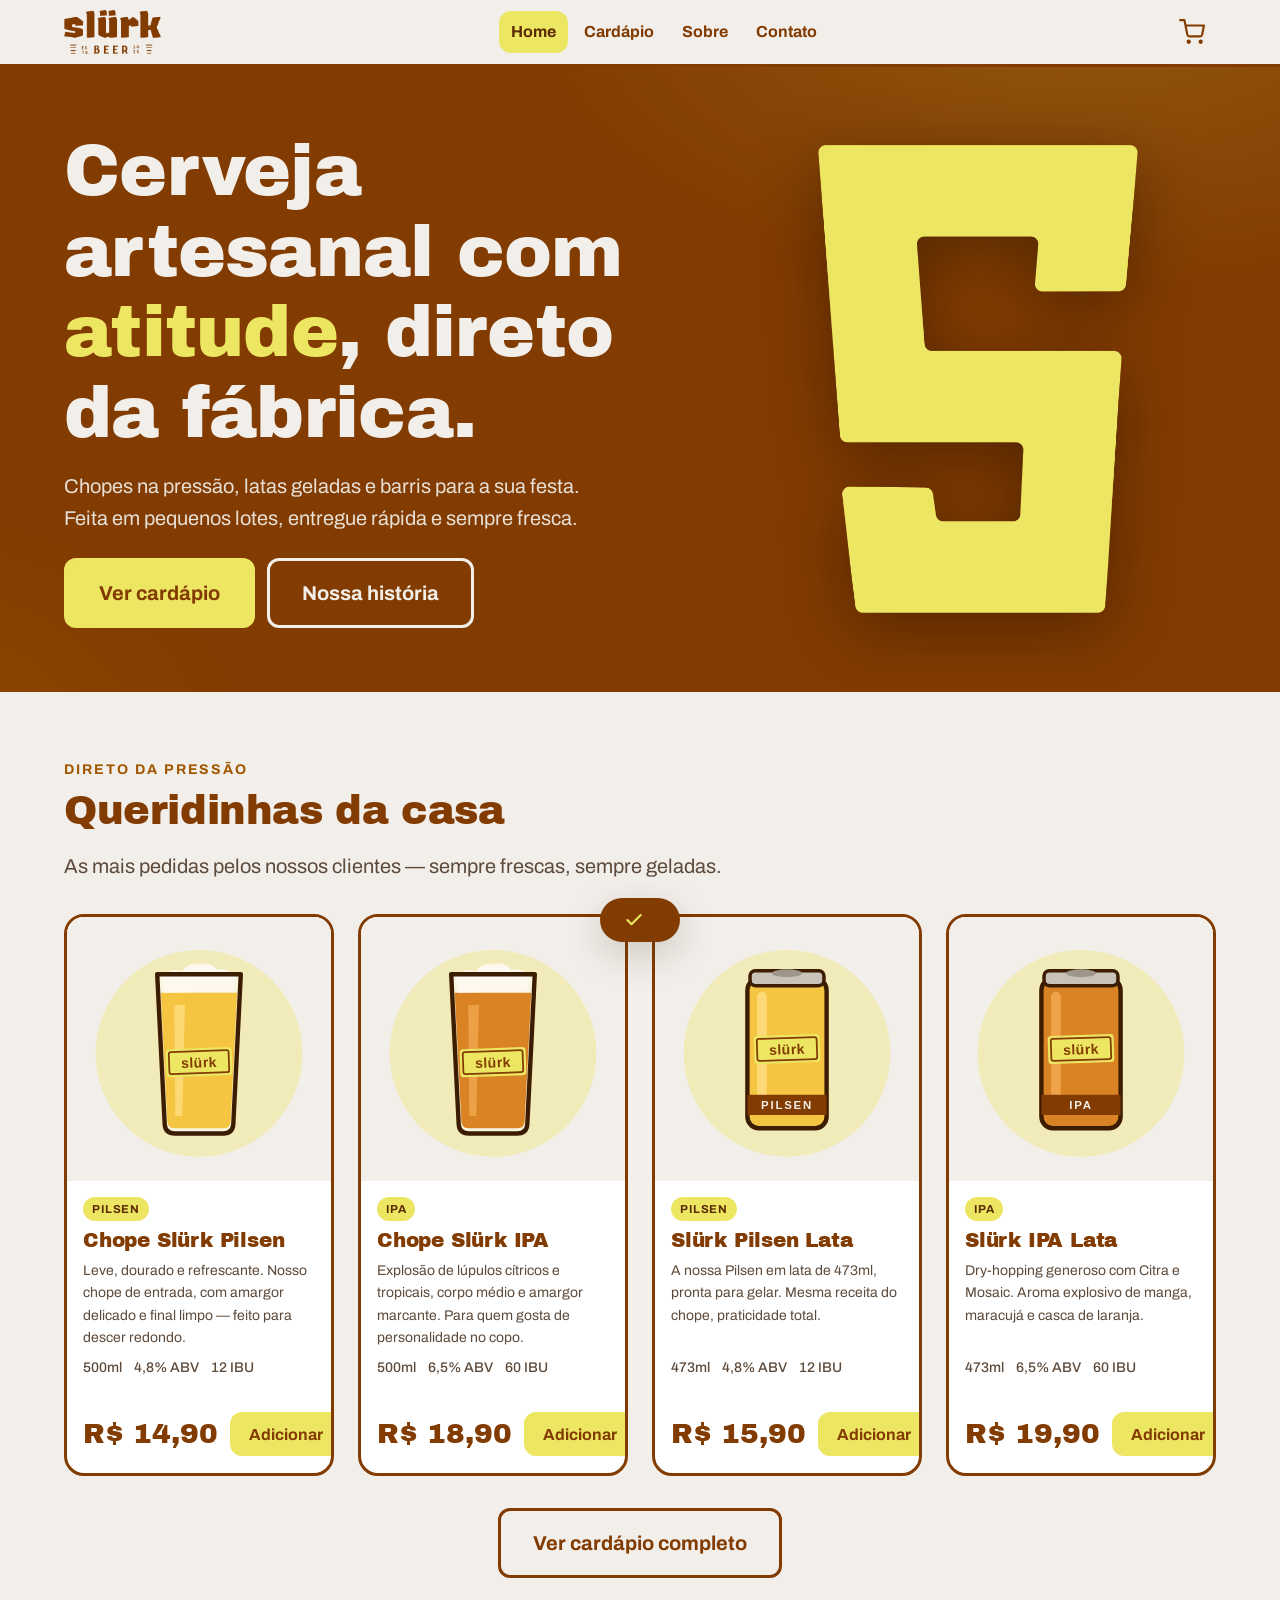
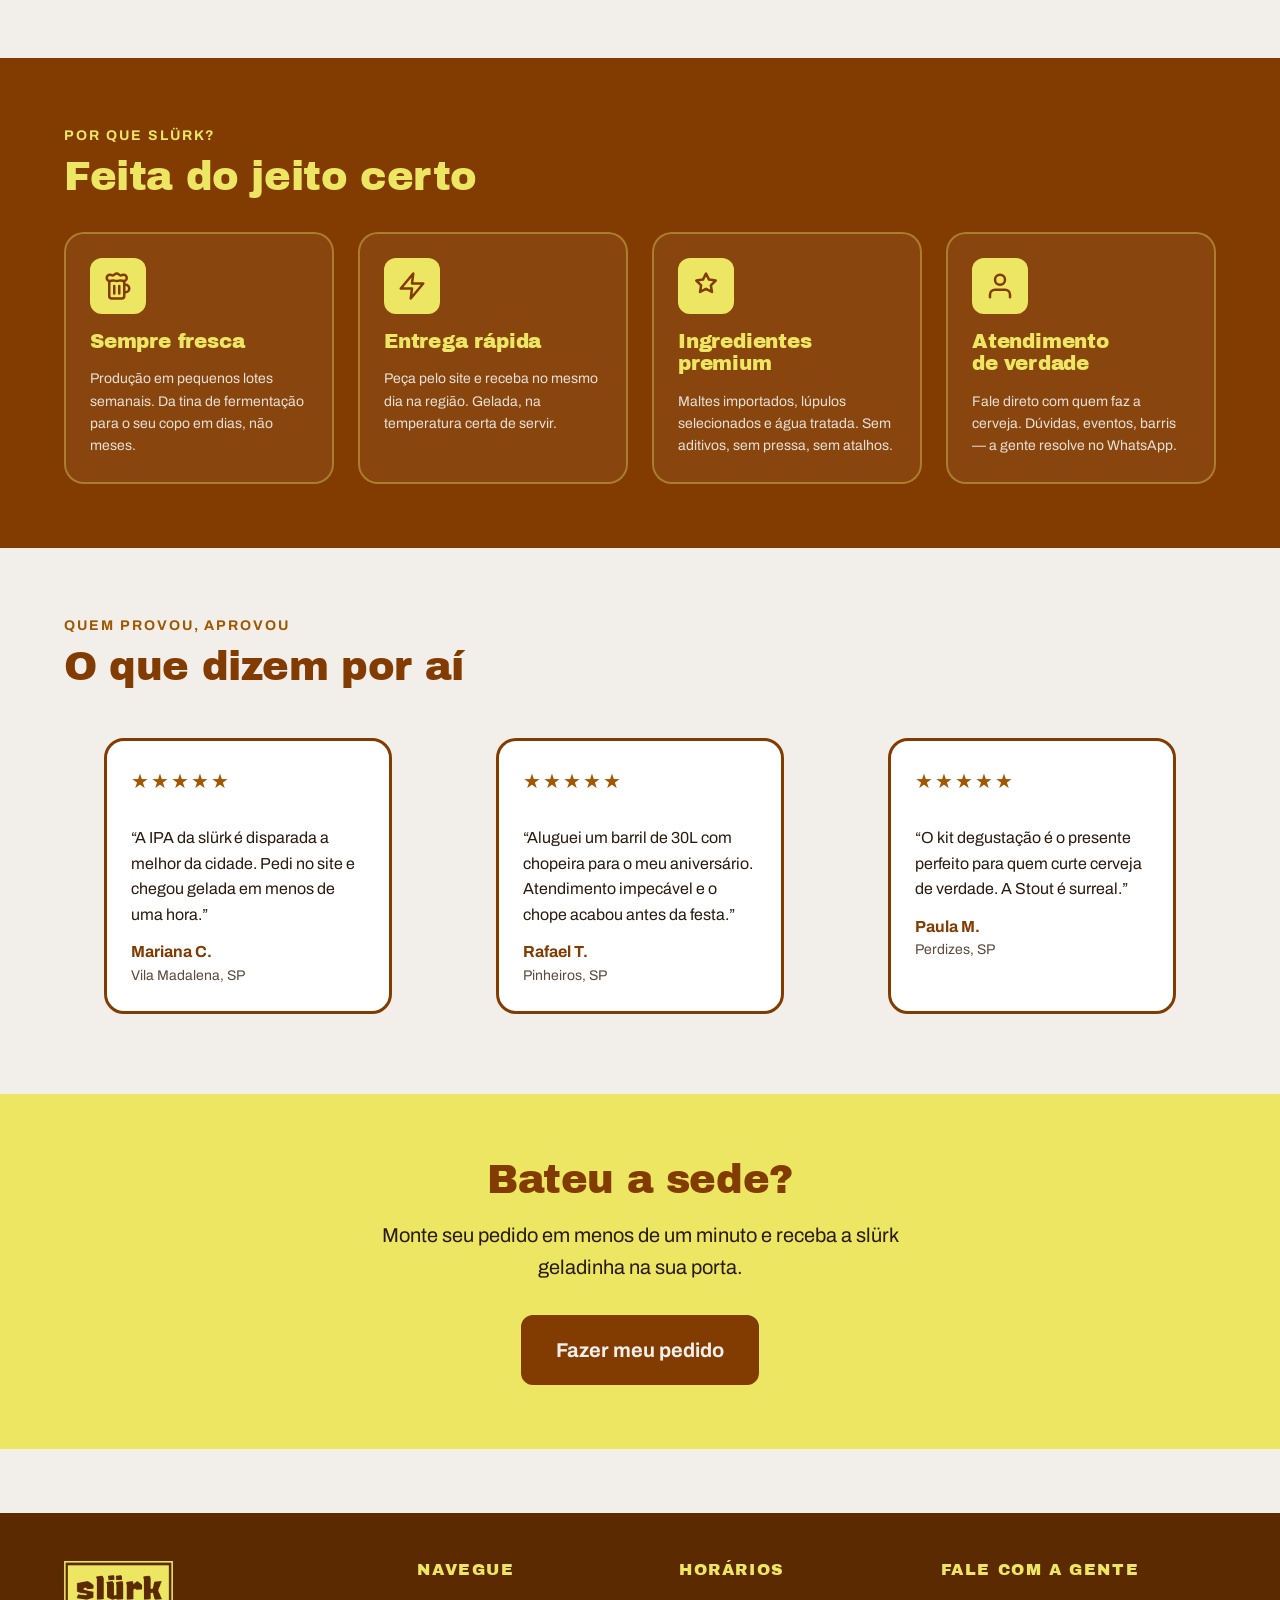
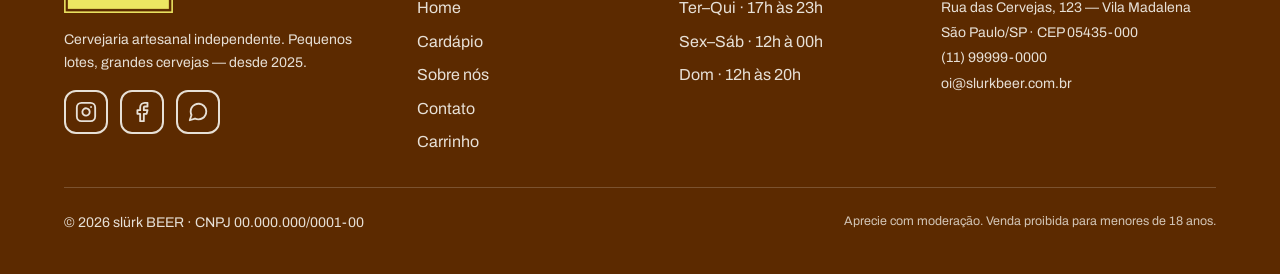
==== index.html @ 6c08ee21 "Add beer-fill loading screen on first visit Loading overlay with the brand S symbol filling up with " ====
<!DOCTYPE html>
<html lang="pt-BR">
<head>
  <meta charset="UTF-8">
  <meta name="viewport" content="width=device-width, initial-scale=1">
  <title>slürk BEER — Cervejaria Artesanal | Chopes e Cervejas Direto da Fábrica</title>
  <meta name="description" content="Cervejaria artesanal slürk: chopes, cervejas em lata, growlers e barris direto da fábrica para a sua casa. Peça online e receba gelada. ESTD 2025.">
  <link rel="canonical" href="https://slurkbeer.com.br/">

  <meta property="og:type" content="website">
  <meta property="og:site_name" content="slürk BEER">
  <meta property="og:title" content="slürk BEER — Cervejaria Artesanal">
  <meta property="og:description" content="Chopes e cervejas artesanais direto da fábrica para a sua casa. Peça online e receba gelada.">
  <meta property="og:url" content="https://slurkbeer.com.br/">
  <meta property="og:image" content="https://slurkbeer.com.br/assets/img/logo-badge.png">
  <meta property="og:locale" content="pt_BR">
  <meta name="twitter:card" content="summary_large_image">

  <meta name="theme-color" content="#823B00">
  <link rel="icon" href="assets/img/favicon-32.png" type="image/png">
  <link rel="apple-touch-icon" href="assets/img/apple-touch-icon.png">
  <link rel="manifest" href="site.webmanifest">

  <link rel="preload" href="assets/fonts/archivo-black-latin.woff2" as="font" type="font/woff2" crossorigin>
  <link rel="preload" href="assets/fonts/archivo-var-latin.woff2" as="font" type="font/woff2" crossorigin>
  <link rel="stylesheet" href="assets/css/main.css">

  <script type="application/ld+json">
  {
    "@context": "https://schema.org",
    "@type": "Brewery",
    "name": "slürk BEER",
    "description": "Cervejaria artesanal com chopes, cervejas em lata, growlers e barris direto da fábrica.",
    "url": "https://slurkbeer.com.br/",
    "logo": "https://slurkbeer.com.br/assets/img/logo-full.png",
    "image": "https://slurkbeer.com.br/assets/img/logo-badge.png",
    "foundingDate": "2025",
    "servesCuisine": "Cervejas artesanais",
    "priceRange": "$$",
    "telephone": "+55-11-99999-0000",
    "address": {
      "@type": "PostalAddress",
      "streetAddress": "Rua das Cervejas, 123 — Vila Madalena",
      "addressLocality": "São Paulo",
      "addressRegion": "SP",
      "postalCode": "05435-000",
      "addressCountry": "BR"
    },
    "openingHoursSpecification": [
      { "@type": "OpeningHoursSpecification", "dayOfWeek": ["Tuesday","Wednesday","Thursday"], "opens": "17:00", "closes": "23:00" },
      { "@type": "OpeningHoursSpecification", "dayOfWeek": ["Friday","Saturday"], "opens": "12:00", "closes": "00:00" },
      { "@type": "OpeningHoursSpecification", "dayOfWeek": "Sunday", "opens": "12:00", "closes": "20:00" }
    ],
    "sameAs": [
      "https://instagram.com/slurkbeer",
      "https://facebook.com/slurkbeer"
    ]
  }
  </script>
</head>
<body>
  <div id="beer-loader" role="status" aria-label="Carregando o site da slürk">
    <div class="bl-logo">
      <div class="bl-ghost"></div>
      <div class="bl-liquid">
        <div class="bl-beer"></div>
        <svg class="bl-wave bl-wave-beer" viewBox="0 0 1200 60" preserveAspectRatio="none" aria-hidden="true"><path d="M0,35 C100,10 200,10 300,35 C400,60 500,60 600,35 C700,10 800,10 900,35 C1000,60 1100,60 1200,35 L1200,60 L0,60 Z" fill="#F7C437"></path></svg>
        <svg class="bl-wave bl-wave-foam" viewBox="0 0 1200 60" preserveAspectRatio="none" aria-hidden="true"><path d="M0,35 C100,12 200,12 300,35 C400,58 500,58 600,35 C700,12 800,12 900,35 C1000,58 1100,58 1200,35 L1200,60 L0,60 Z" fill="#FDF3D3"></path></svg>
        <span class="bl-bubble" style="left:14%; width:9px; height:9px; animation-duration:3.1s;"></span>
        <span class="bl-bubble" style="left:32%; width:6px; height:6px; animation-duration:2.4s; animation-delay:0.6s;"></span>
        <span class="bl-bubble" style="left:48%; width:11px; height:11px; animation-duration:3.6s; animation-delay:1.1s;"></span>
        <span class="bl-bubble" style="left:61%; width:7px; height:7px; animation-duration:2.8s; animation-delay:1.7s;"></span>
        <span class="bl-bubble" style="left:74%; width:10px; height:10px; animation-duration:3.3s; animation-delay:0.3s;"></span>
        <span class="bl-bubble" style="left:86%; width:6px; height:6px; animation-duration:2.2s; animation-delay:1.4s;"></span>
        <span class="bl-bubble" style="left:24%; width:5px; height:5px; animation-duration:2.9s; animation-delay:2.1s;"></span>
        <span class="bl-bubble" style="left:55%; width:5px; height:5px; animation-duration:2.5s; animation-delay:0.9s;"></span>
      </div>
    </div>
    <div class="bl-text">Carregando</div>
  </div>
  <noscript><style>#beer-loader { display: none; }</style></noscript>
  <script>
    // Beer loader: aparece na primeira visita da sessão e some quando a
    // página carrega (mínimo de 1,2s para a animação ser percebida).
    // Para exibir em toda navegação, remova o bloco do sessionStorage.
    // Para esconder manualmente (ex.: fim de um fetch): hideBeerLoader()
    (function () {
      var el = document.getElementById('beer-loader');
      var shownAt = Date.now();
      try {
        if (sessionStorage.getItem('slurk-visited')) { el.remove(); return; }
        sessionStorage.setItem('slurk-visited', '1');
      } catch (e) { /* sem storage: mostra normalmente */ }
      function hide() {
        if (!document.getElementById('beer-loader')) return;
        var wait = Math.max(0, 1200 - (Date.now() - shownAt));
        setTimeout(function () {
          el.classList.add('done');
          setTimeout(function () { el.remove(); }, 500);
        }, wait);
      }
      window.hideBeerLoader = hide;
      window.addEventListener('load', hide);
      setTimeout(hide, 6000); // trava de segurança
    })();
  </script>

  <a class="skip-link" href="#conteudo">Pular para o conteúdo</a>

  <header class="site-header">
    <div class="container site-header__inner">
      <a class="site-header__logo" href="index.html" aria-label="slürk BEER — página inicial">
        <img src="assets/img/logo-full.png" alt="slürk BEER — ESTD 2025" width="1196" height="544" fetchpriority="high">
      </a>
      <nav id="site-nav" class="site-nav" aria-label="Navegação principal">
        <ul>
          <li><a href="index.html" aria-current="page">Home</a></li>
          <li><a href="cardapio.html">Cardápio</a></li>
          <li><a href="sobre.html">Sobre</a></li>
          <li><a href="contato.html">Contato</a></li>
        </ul>
      </nav>
      <div class="header-actions">
        <a class="cart-link" href="carrinho.html" aria-label="Carrinho">
          <svg viewBox="0 0 24 24" fill="none" stroke="currentColor" stroke-width="2" stroke-linecap="round" stroke-linejoin="round" aria-hidden="true"><circle cx="9" cy="21" r="1"/><circle cx="20" cy="21" r="1"/><path d="M1 1h4l2.68 13.39a2 2 0 0 0 2 1.61h9.72a2 2 0 0 0 2-1.61L23 6H6"/></svg>
          <span class="cart-count" hidden>0</span>
        </a>
        <button class="nav-toggle" type="button" aria-expanded="false" aria-controls="site-nav" aria-label="Abrir menu">
          <svg class="icon-menu" viewBox="0 0 24 24" fill="none" stroke="currentColor" stroke-width="2.5" stroke-linecap="round" aria-hidden="true"><line x1="3" y1="6" x2="21" y2="6"/><line x1="3" y1="12" x2="21" y2="12"/><line x1="3" y1="18" x2="21" y2="18"/></svg>
          <svg class="icon-close" viewBox="0 0 24 24" fill="none" stroke="currentColor" stroke-width="2.5" stroke-linecap="round" aria-hidden="true"><line x1="5" y1="5" x2="19" y2="19"/><line x1="19" y1="5" x2="5" y2="19"/></svg>
        </button>
      </div>
    </div>
  </header>

  <main id="conteudo">
    <!-- Hero -->
    <section class="hero" aria-labelledby="hero-title">
      <div class="container hero__inner">
        <div>
          <h1 id="hero-title">Cerveja artesanal com <span class="highlight">atitude</span>, direto da fábrica.</h1>
          <p>Chopes na pressão, latas geladas e barris para a sua festa. Feita em pequenos lotes, entregue rápida e sempre fresca.</p>
          <div class="hero__cta">
            <a class="btn btn--yellow btn--lg" href="cardapio.html">Ver cardápio</a>
            <a class="btn btn--outline-light btn--lg" href="sobre.html">Nossa história</a>
          </div>
        </div>
        <div class="hero__art">
          <img src="assets/img/symbol-yellow.png" alt="" width="618" height="904" fetchpriority="high">
        </div>
      </div>
    </section>

    <!-- Destaques -->
    <section class="section" aria-labelledby="featured-title">
      <div class="container">
        <div class="section-head reveal">
          <span class="eyebrow">Direto da pressão</span>
          <h2 id="featured-title">Queridinhas da casa</h2>
          <p>As mais pedidas pelos nossos clientes — sempre frescas, sempre geladas.</p>
        </div>
        <div id="featured-grid" class="product-grid">
          <noscript><p>Ative o JavaScript para ver os produtos em destaque ou acesse o <a href="cardapio.html">cardápio completo</a>.</p></noscript>
        </div>
        <p style="text-align:center; margin-top: var(--space-8);">
          <a class="btn btn--outline btn--lg" href="cardapio.html">Ver cardápio completo</a>
        </p>
      </div>
    </section>

    <!-- Diferenciais -->
    <section class="section section--brown" aria-labelledby="features-title">
      <div class="container">
        <div class="section-head reveal">
          <span class="eyebrow">Por que slürk?</span>
          <h2 id="features-title">Feita do jeito certo</h2>
        </div>
        <div class="feature-grid">
          <article class="feature reveal">
            <span class="feature__icon" aria-hidden="true"><svg viewBox="0 0 24 24" fill="none" stroke="currentColor" stroke-width="2" stroke-linecap="round" stroke-linejoin="round"><path d="M17 11h1a3 3 0 0 1 0 6h-1"/><path d="M9 12v6"/><path d="M13 12v6"/><path d="M14 7.5c-1 0-1.44.5-3 .5s-2-.5-3-.5-1.72.5-2.5.5a2.5 2.5 0 0 1 0-5c.78 0 1.57.5 2.5.5S9.44 2 11 2s2 1.5 3 1.5 1.72-.5 2.5-.5a2.5 2.5 0 0 1 0 5c-.78 0-1.5-.5-2.5-.5Z"/><path d="M5 8v12a2 2 0 0 0 2 2h8a2 2 0 0 0 2-2V8"/></svg></span>
            <h3>Sempre fresca</h3>
            <p>Produção em pequenos lotes semanais. Da tina de fermentação para o seu copo em dias, não meses.</p>
          </article>
          <article class="feature reveal">
            <span class="feature__icon" aria-hidden="true"><svg viewBox="0 0 24 24" fill="none" stroke="currentColor" stroke-width="2" stroke-linecap="round" stroke-linejoin="round"><path d="M13 2 3 14h9l-1 8 10-12h-9l1-8z"/></svg></span>
            <h3>Entrega rápida</h3>
            <p>Peça pelo site e receba no mesmo dia na região. Gelada, na temperatura certa de servir.</p>
          </article>
          <article class="feature reveal">
            <span class="feature__icon" aria-hidden="true"><svg viewBox="0 0 24 24" fill="none" stroke="currentColor" stroke-width="2" stroke-linecap="round" stroke-linejoin="round"><path d="M12 2l2.4 4.86 5.36.78-3.88 3.78.92 5.34L12 14.24l-4.8 2.52.92-5.34L4.24 7.64l5.36-.78L12 2z"/></svg></span>
            <h3>Ingredientes premium</h3>
            <p>Maltes importados, lúpulos selecionados e água tratada. Sem aditivos, sem pressa, sem atalhos.</p>
          </article>
          <article class="feature reveal">
            <span class="feature__icon" aria-hidden="true"><svg viewBox="0 0 24 24" fill="none" stroke="currentColor" stroke-width="2" stroke-linecap="round" stroke-linejoin="round"><path d="M20 21v-2a4 4 0 0 0-4-4H8a4 4 0 0 0-4 4v2"/><circle cx="12" cy="7" r="4"/></svg></span>
            <h3>Atendimento de verdade</h3>
            <p>Fale direto com quem faz a cerveja. Dúvidas, eventos, barris — a gente resolve no WhatsApp.</p>
          </article>
        </div>
      </div>
    </section>

    <!-- Depoimentos -->
    <section class="section" aria-labelledby="reviews-title">
      <div class="container">
        <div class="section-head reveal">
          <span class="eyebrow">Quem provou, aprovou</span>
          <h2 id="reviews-title">O que dizem por aí</h2>
        </div>
        <div class="testimonial-grid">
          <figure class="testimonial reveal">
            <p class="testimonial__stars" aria-label="5 de 5 estrelas">★★★★★</p>
            <blockquote>“A IPA da slürk é disparada a melhor da cidade. Pedi no site e chegou gelada em menos de uma hora.”</blockquote>
            <figcaption>Mariana C. <span>Vila Madalena, SP</span></figcaption>
          </figure>
          <figure class="testimonial reveal">
            <p class="testimonial__stars" aria-label="5 de 5 estrelas">★★★★★</p>
            <blockquote>“Aluguei um barril de 30L com chopeira para o meu aniversário. Atendimento impecável e o chope acabou antes da festa.”</blockquote>
            <figcaption>Rafael T. <span>Pinheiros, SP</span></figcaption>
          </figure>
          <figure class="testimonial reveal">
            <p class="testimonial__stars" aria-label="5 de 5 estrelas">★★★★★</p>
            <blockquote>“O kit degustação é o presente perfeito para quem curte cerveja de verdade. A Stout é surreal.”</blockquote>
            <figcaption>Paula M. <span>Perdizes, SP</span></figcaption>
          </figure>
        </div>
      </div>
    </section>

    <!-- CTA final -->
    <section class="section section--yellow" aria-labelledby="cta-title">
      <div class="container cta-banner reveal">
        <h2 id="cta-title">Bateu a sede?</h2>
        <p>Monte seu pedido em menos de um minuto e receba a slürk geladinha na sua porta.</p>
        <a class="btn btn--lg" href="cardapio.html">Fazer meu pedido</a>
      </div>
    </section>
  </main>

  <footer class="site-footer">
    <div class="container">
      <div class="site-footer__grid">
        <div class="site-footer__brand">
          <img src="assets/img/logo-badge.png" alt="slürk" width="1380" height="656" loading="lazy">
          <p>Cervejaria artesanal independente. Pequenos lotes, grandes cervejas — desde 2025.</p>
          <div class="site-footer__social">
            <a href="https://instagram.com/slurkbeer" aria-label="Instagram da slürk" rel="noopener" target="_blank"><svg viewBox="0 0 24 24" fill="none" stroke="currentColor" stroke-width="2" stroke-linecap="round" stroke-linejoin="round" aria-hidden="true"><rect x="2" y="2" width="20" height="20" rx="5"/><path d="M16 11.37A4 4 0 1 1 12.63 8 4 4 0 0 1 16 11.37z"/><line x1="17.5" y1="6.5" x2="17.51" y2="6.5"/></svg></a>
            <a href="https://facebook.com/slurkbeer" aria-label="Facebook da slürk" rel="noopener" target="_blank"><svg viewBox="0 0 24 24" fill="none" stroke="currentColor" stroke-width="2" stroke-linecap="round" stroke-linejoin="round" aria-hidden="true"><path d="M18 2h-3a5 5 0 0 0-5 5v3H7v4h3v8h4v-8h3l1-4h-4V7a1 1 0 0 1 1-1h3z"/></svg></a>
            <a href="https://wa.me/5511999990000" aria-label="WhatsApp da slürk" rel="noopener" target="_blank"><svg viewBox="0 0 24 24" fill="none" stroke="currentColor" stroke-width="2" stroke-linecap="round" stroke-linejoin="round" aria-hidden="true"><path d="M21 11.5a8.38 8.38 0 0 1-.9 3.8 8.5 8.5 0 0 1-7.6 4.7 8.38 8.38 0 0 1-3.8-.9L3 21l1.9-5.7a8.38 8.38 0 0 1-.9-3.8 8.5 8.5 0 0 1 4.7-7.6 8.38 8.38 0 0 1 3.8-.9h.5a8.48 8.48 0 0 1 8 8v.5z"/></svg></a>
          </div>
        </div>
        <nav aria-label="Links do rodapé">
          <h2>Navegue</h2>
          <ul>
            <li><a href="index.html">Home</a></li>
            <li><a href="cardapio.html">Cardápio</a></li>
            <li><a href="sobre.html">Sobre nós</a></li>
            <li><a href="contato.html">Contato</a></li>
            <li><a href="carrinho.html">Carrinho</a></li>
          </ul>
        </nav>
        <div>
          <h2>Horários</h2>
          <ul>
            <li>Ter–Qui · 17h às 23h</li>
            <li>Sex–Sáb · 12h à 00h</li>
            <li>Dom · 12h às 20h</li>
          </ul>
        </div>
        <div>
          <h2>Fale com a gente</h2>
          <address>
            Rua das Cervejas, 123 — Vila Madalena<br>
            São Paulo/SP · CEP 05435-000<br>
            <a href="tel:+5511999990000">(11) 99999-0000</a><br>
            <a href="mailto:oi@slurkbeer.com.br">oi@slurkbeer.com.br</a>
          </address>
        </div>
      </div>
      <div class="site-footer__bottom">
        <p>© 2026 slürk BEER · CNPJ 00.000.000/0001-00</p>
        <p class="age-note">Aprecie com moderação. Venda proibida para menores de 18 anos.</p>
      </div>
    </div>
  </footer>

  <div id="toast" class="toast" role="status" aria-live="polite">
    <svg viewBox="0 0 24 24" fill="none" stroke="currentColor" stroke-width="2.5" stroke-linecap="round" stroke-linejoin="round" aria-hidden="true"><polyline points="20 6 9 17 4 12"/></svg>
    <span class="toast__msg"></span>
  </div>

  <script type="module" src="assets/js/main.js"></script>
  <script type="module" src="assets/js/pages/home.js"></script>
</body>
</html>
---- assets/css/main.css ----
/* ==========================================================================
   slürk BEER — Folha de estilos principal
   Mobile First · Design tokens extraídos da identidade visual oficial
   ========================================================================== */

/* --------------------------------------------------------------------------
   1. Fontes (self-hosted)
   -------------------------------------------------------------------------- */
@font-face {
  font-family: 'Archivo Black';
  font-style: normal;
  font-weight: 900;
  font-display: swap;
  src: url('../fonts/archivo-black-latin.woff2') format('woff2');
  unicode-range: U+0000-00FF, U+0131, U+0152-0153, U+2000-206F, U+2074, U+20AC, U+2122;
}
@font-face {
  font-family: 'Archivo Black';
  font-style: normal;
  font-weight: 900;
  font-display: swap;
  src: url('../fonts/archivo-black-latin-ext.woff2') format('woff2');
  unicode-range: U+0100-02BA, U+02BD-02C5, U+02C7-02CC, U+02CE-02D7, U+02DD-02FF, U+0304, U+0308, U+0329, U+1D00-1DBF, U+1E00-1E9F, U+1EF2-1EFF, U+2020, U+20A0-20AB, U+20AD-20C0;
}
@font-face {
  font-family: 'Archivo';
  font-style: normal;
  font-weight: 400 700;
  font-display: swap;
  src: url('../fonts/archivo-var-latin.woff2') format('woff2');
  unicode-range: U+0000-00FF, U+0131, U+0152-0153, U+2000-206F, U+2074, U+20AC, U+2122;
}
@font-face {
  font-family: 'Archivo';
  font-style: normal;
  font-weight: 400 700;
  font-display: swap;
  src: url('../fonts/archivo-var-latin-ext.woff2') format('woff2');
  unicode-range: U+0100-02BA, U+02BD-02C5, U+02C7-02CC, U+02CE-02D7, U+02DD-02FF, U+0304, U+0308, U+0329, U+1D00-1DBF, U+1E00-1E9F, U+1EF2-1EFF, U+2020, U+20A0-20AB, U+20AD-20C0;
}

/* --------------------------------------------------------------------------
   2. Design tokens
   -------------------------------------------------------------------------- */
:root {
  /* Paleta oficial slürk */
  --brown: #823B00;      /* R130 G59 B0  — cor primária */
  --amber: #A15600;      /* R161 G86 B0  — secundária   */
  --yellow: #EDE662;     /* R237 G230 B98 — destaque    */
  --cream: #F2EEE9;      /* R242 G238 B233 — fundo      */

  /* Derivadas (tons para profundidade e contraste AA/AAA) */
  --brown-dark: #5C2A00;
  --ink: #2B1A0E;
  --ink-soft: #5D4A3A;
  --yellow-soft: #F6F2B8;
  --cream-dark: #E7E0D6;
  --white: #FFFFFF;
  --success: #2E6B34;
  --danger: #9B2C13;

  /* Tipografia */
  --font-display: 'Archivo Black', 'Arial Black', sans-serif;
  --font-body: 'Archivo', 'Helvetica Neue', Arial, sans-serif;

  /* Escala fluida */
  --text-sm: 0.875rem;
  --text-base: 1rem;
  --text-lg: clamp(1.1rem, 1rem + 0.5vw, 1.25rem);
  --text-xl: clamp(1.35rem, 1.15rem + 1vw, 1.75rem);
  --text-2xl: clamp(1.75rem, 1.4rem + 1.8vw, 2.5rem);
  --text-hero: clamp(2.4rem, 1.8rem + 3.5vw, 4.5rem);

  /* Espaçamento e forma */
  --space-1: 0.25rem;
  --space-2: 0.5rem;
  --space-3: 0.75rem;
  --space-4: 1rem;
  --space-6: 1.5rem;
  --space-8: 2rem;
  --space-12: 3rem;
  --space-16: 4rem;
  --radius: 12px;
  --radius-lg: 20px;
  --shadow: 0 4px 18px rgba(43, 26, 14, 0.12);
  --shadow-lg: 0 12px 36px rgba(43, 26, 14, 0.18);

  --container: 72rem;
  --header-h: 4rem;

  --transition: 180ms ease;
}

/* --------------------------------------------------------------------------
   3. Reset e base
   -------------------------------------------------------------------------- */
*, *::before, *::after { box-sizing: border-box; }

html {
  scroll-behavior: smooth;
  -webkit-text-size-adjust: 100%;
}

body {
  margin: 0;
  font-family: var(--font-body);
  font-size: var(--text-base);
  line-height: 1.6;
  color: var(--ink);
  background: var(--cream);
  -webkit-font-smoothing: antialiased;
}

img, svg, video { max-width: 100%; height: auto; display: block; }

h1, h2, h3, h4 {
  font-family: var(--font-display);
  font-weight: 900;
  line-height: 1.12;
  margin: 0 0 var(--space-4);
  color: var(--brown);
  text-wrap: balance;
  letter-spacing: -0.01em;
}

p { margin: 0 0 var(--space-4); }

a { color: var(--amber); }
a:hover { color: var(--brown); }

button { font-family: inherit; }

:focus-visible {
  outline: 3px solid var(--amber);
  outline-offset: 3px;
  border-radius: 4px;
}

::selection { background: var(--yellow); color: var(--brown-dark); }

@media (prefers-reduced-motion: reduce) {
  html { scroll-behavior: auto; }
  *, *::before, *::after {
    animation-duration: 0.01ms !important;
    animation-iteration-count: 1 !important;
    transition-duration: 0.01ms !important;
  }
}

/* --------------------------------------------------------------------------
   4. Utilitários
   -------------------------------------------------------------------------- */
.container {
  width: min(100% - 2.5rem, var(--container));
  margin-inline: auto;
}

.visually-hidden {
  position: absolute !important;
  width: 1px; height: 1px;
  margin: -1px; padding: 0; border: 0;
  clip: rect(0 0 0 0);
  clip-path: inset(50%);
  overflow: hidden;
  white-space: nowrap;
}

.skip-link {
  position: absolute;
  top: -100%;
  left: var(--space-4);
  z-index: 200;
  padding: var(--space-3) var(--space-4);
  background: var(--brown);
  color: var(--cream);
  font-weight: 700;
  border-radius: 0 0 var(--radius) var(--radius);
  text-decoration: none;
}
.skip-link:focus { top: 0; color: var(--cream); }

.section { padding-block: var(--space-12); }
@media (min-width: 48em) { .section { padding-block: var(--space-16); } }

.section--brown { background: var(--brown); color: var(--cream); }
.section--brown h2, .section--brown h3 { color: var(--yellow); }
.section--yellow { background: var(--yellow); }
.section--yellow h2 { color: var(--brown); }

.section-head { max-width: 46rem; margin-bottom: var(--space-8); }
.section-head .eyebrow {
  display: inline-block;
  font-weight: 700;
  font-size: var(--text-sm);
  text-transform: uppercase;
  letter-spacing: 0.14em;
  color: var(--amber);
  margin-bottom: var(--space-2);
}
.section--brown .eyebrow { color: var(--yellow); }
.section-head h2 { font-size: var(--text-2xl); }
.section-head p { color: var(--ink-soft); font-size: var(--text-lg); margin-bottom: 0; }
.section--brown .section-head p { color: var(--cream-dark); }

/* Animação de entrada (aplicada via JS + IntersectionObserver) */
.reveal {
  opacity: 0;
  transform: translateY(18px);
  transition: opacity 500ms ease, transform 500ms ease;
}
.reveal.is-visible { opacity: 1; transform: none; }
@media (prefers-reduced-motion: reduce) {
  .reveal { opacity: 1; transform: none; }
}

/* --------------------------------------------------------------------------
   5. Botões
   -------------------------------------------------------------------------- */
.btn {
  display: inline-flex;
  align-items: center;
  justify-content: center;
  gap: var(--space-2);
  padding: 0.8rem 1.6rem;
  border: 3px solid var(--brown);
  border-radius: var(--radius);
  background: var(--brown);
  color: var(--cream);
  font-family: var(--font-body);
  font-size: var(--text-base);
  font-weight: 700;
  text-decoration: none;
  cursor: pointer;
  transition: transform var(--transition), background var(--transition), color var(--transition), box-shadow var(--transition);
  min-height: 48px; /* alvo de toque acessível */
}
.btn:hover { background: var(--brown-dark); border-color: var(--brown-dark); color: var(--cream); transform: translateY(-2px); box-shadow: var(--shadow); }
.btn:active { transform: translateY(0); }

.btn--yellow {
  background: var(--yellow);
  border-color: var(--yellow);
  color: var(--brown);
}
.btn--yellow:hover { background: #f0ea7e; border-color: #f0ea7e; color: var(--brown-dark); }

.btn--outline {
  background: transparent;
  color: var(--brown);
}
.btn--outline:hover { background: var(--brown); color: var(--cream); }

.btn--outline-light {
  background: transparent;
  border-color: var(--cream);
  color: var(--cream);
}
.btn--outline-light:hover { background: var(--cream); border-color: var(--cream); color: var(--brown); }

.btn--block { width: 100%; }
.btn--lg { padding: 1rem 2rem; font-size: var(--text-lg); }
.btn[disabled] { opacity: 0.55; cursor: not-allowed; transform: none; box-shadow: none; }

/* --------------------------------------------------------------------------
   6. Header e navegação
   -------------------------------------------------------------------------- */
.site-header {
  position: sticky;
  top: 0;
  z-index: 100;
  background: var(--cream);
  border-bottom: 3px solid var(--brown);
}
.site-header__inner {
  display: flex;
  align-items: center;
  justify-content: space-between;
  gap: var(--space-4);
  min-height: var(--header-h);
  padding-block: var(--space-2);
}
.site-header__logo img { height: 44px; width: auto; }

.nav-toggle {
  display: inline-flex;
  align-items: center;
  justify-content: center;
  width: 48px; height: 48px;
  border: 0;
  background: none;
  cursor: pointer;
  color: var(--brown);
}
.nav-toggle svg { width: 28px; height: 28px; }
.nav-toggle .icon-close { display: none; }
.nav-toggle[aria-expanded="true"] .icon-menu { display: none; }
.nav-toggle[aria-expanded="true"] .icon-close { display: block; }

.site-nav {
  position: fixed;
  inset: var(--header-h) 0 auto 0;
  background: var(--cream);
  border-bottom: 3px solid var(--brown);
  padding: var(--space-4) var(--space-6) var(--space-8);
  transform: translateY(-120%);
  transition: transform 260ms ease;
  visibility: hidden;
}
.site-nav.is-open { transform: translateY(0); visibility: visible; box-shadow: var(--shadow-lg); }

.site-nav ul {
  list-style: none;
  margin: 0;
  padding: 0;
  display: flex;
  flex-direction: column;
  gap: var(--space-2);
}
.site-nav a {
  display: block;
  padding: var(--space-3);
  font-weight: 700;
  font-size: var(--text-lg);
  color: var(--brown);
  text-decoration: none;
  border-radius: var(--radius);
  transition: background var(--transition);
}
.site-nav a:hover { background: var(--yellow-soft); }
.site-nav a[aria-current="page"] {
  background: var(--yellow);
  color: var(--brown-dark);
}

.header-actions { display: flex; align-items: center; gap: var(--space-1); }

.cart-link {
  position: relative;
  display: inline-flex;
  align-items: center;
  justify-content: center;
  width: 48px; height: 48px;
  color: var(--brown);
  border-radius: var(--radius);
  transition: background var(--transition);
}
.cart-link:hover { background: var(--yellow-soft); color: var(--brown-dark); }
.cart-link svg { width: 26px; height: 26px; }
.cart-count {
  position: absolute;
  top: 2px; right: 0;
  min-width: 20px; height: 20px;
  padding-inline: 5px;
  display: inline-flex;
  align-items: center;
  justify-content: center;
  background: var(--amber);
  color: var(--white);
  font-size: 0.75rem;
  font-weight: 700;
  border-radius: 999px;
}
.cart-count[hidden] { display: none; }

@media (min-width: 56em) {
  .nav-toggle { display: none; }
  .site-nav {
    position: static;
    transform: none;
    visibility: visible;
    border: 0;
    padding: 0;
    background: none;
    box-shadow: none;
  }
  .site-nav ul { flex-direction: row; gap: var(--space-1); }
  .site-nav a { font-size: var(--text-base); padding: var(--space-2) var(--space-3); }
}

/* --------------------------------------------------------------------------
   7. Hero
   -------------------------------------------------------------------------- */
.hero {
  position: relative;
  background: var(--brown);
  color: var(--cream);
  overflow: hidden;
}
.hero::before {
  content: '';
  position: absolute;
  inset: 0;
  background:
    radial-gradient(60rem 30rem at 85% -10%, rgba(237, 230, 98, 0.16), transparent 60%),
    radial-gradient(40rem 26rem at -10% 110%, rgba(161, 86, 0, 0.5), transparent 60%);
  pointer-events: none;
}
.hero__inner {
  position: relative;
  display: grid;
  gap: var(--space-8);
  padding-block: var(--space-12);
  align-items: center;
}
.hero h1 {
  font-size: var(--text-hero);
  color: var(--cream);
  margin-bottom: var(--space-4);
}
.hero h1 .highlight { color: var(--yellow); }
.hero p { font-size: var(--text-lg); color: var(--cream-dark); max-width: 34rem; }
.hero__cta { display: flex; flex-wrap: wrap; gap: var(--space-3); margin-top: var(--space-6); }
.hero__art { display: flex; justify-content: center; }
.hero__art img {
  width: min(70%, 320px);
  filter: drop-shadow(0 16px 32px rgba(0, 0, 0, 0.35));
  animation: hero-float 7s ease-in-out infinite;
}
@keyframes hero-float {
  0%, 100% { transform: translateY(0) rotate(-1.5deg); }
  50% { transform: translateY(-14px) rotate(1.5deg); }
}
@media (min-width: 48em) {
  .hero__inner { grid-template-columns: 1.15fr 0.85fr; padding-block: var(--space-16); }
}

/* --------------------------------------------------------------------------
   8. Cards de produto
   -------------------------------------------------------------------------- */
.product-grid {
  display: grid;
  gap: var(--space-6);
  grid-template-columns: repeat(auto-fill, minmax(15rem, 1fr));
}

.product-card {
  display: flex;
  flex-direction: column;
  background: var(--white);
  border: 3px solid var(--brown);
  border-radius: var(--radius-lg);
  overflow: hidden;
  transition: transform var(--transition), box-shadow var(--transition);
}
.product-card:hover { transform: translateY(-4px); box-shadow: var(--shadow-lg); }

.product-card__media { background: var(--cream); aspect-ratio: 1; }
.product-card__media img { width: 100%; height: 100%; object-fit: cover; }

.product-card__body {
  display: flex;
  flex-direction: column;
  flex: 1;
  gap: var(--space-2);
  padding: var(--space-4);
}
.product-card__tags { display: flex; flex-wrap: wrap; gap: var(--space-1); }
.tag {
  font-size: 0.72rem;
  font-weight: 700;
  text-transform: uppercase;
  letter-spacing: 0.08em;
  padding: 0.2rem 0.55rem;
  border-radius: 999px;
  background: var(--yellow);
  color: var(--brown-dark);
}
.tag--outline { background: none; border: 2px solid var(--cream-dark); color: var(--ink-soft); }

.product-card__name { font-size: var(--text-lg); margin: 0; }
.product-card__desc {
  font-size: var(--text-sm);
  color: var(--ink-soft);
  margin: 0;
  flex: 1;
}
.product-card__meta {
  display: flex;
  gap: var(--space-3);
  font-size: var(--text-sm);
  color: var(--ink-soft);
  font-weight: 500;
}
.product-card__footer {
  display: flex;
  align-items: center;
  justify-content: space-between;
  gap: var(--space-3);
  margin-top: var(--space-2);
}
.product-card__price { font-family: var(--font-display); font-size: var(--text-xl); color: var(--brown); }
.product-card__footer .btn { padding: 0.55rem 1rem; min-height: 44px; }

/* --------------------------------------------------------------------------
   9. Filtros do cardápio
   -------------------------------------------------------------------------- */
.menu-toolbar {
  display: grid;
  gap: var(--space-4);
  margin-bottom: var(--space-8);
}
.menu-toolbar__row {
  display: flex;
  flex-wrap: wrap;
  gap: var(--space-3);
  align-items: center;
}
.search-field { position: relative; flex: 1 1 16rem; }
.search-field svg {
  position: absolute;
  left: 0.9rem; top: 50%;
  transform: translateY(-50%);
  width: 20px; height: 20px;
  color: var(--ink-soft);
  pointer-events: none;
}
.search-field input {
  width: 100%;
  padding: 0.8rem 1rem 0.8rem 2.8rem;
  border: 3px solid var(--brown);
  border-radius: var(--radius);
  background: var(--white);
  font: inherit;
  color: var(--ink);
}

.chip-group {
  display: flex;
  flex-wrap: wrap;
  gap: var(--space-2);
}
.chip {
  padding: 0.5rem 1rem;
  border: 2px solid var(--brown);
  border-radius: 999px;
  background: var(--white);
  color: var(--brown);
  font-weight: 700;
  font-size: var(--text-sm);
  cursor: pointer;
  transition: background var(--transition), color var(--transition);
  min-height: 40px;
}
.chip:hover { background: var(--yellow-soft); }
.chip[aria-pressed="true"] { background: var(--brown); color: var(--cream); }

.select-field {
  display: inline-flex;
  align-items: center;
  gap: var(--space-2);
  font-weight: 500;
  font-size: var(--text-sm);
  color: var(--ink-soft);
}
.select-field select {
  padding: 0.6rem 0.9rem;
  border: 3px solid var(--brown);
  border-radius: var(--radius);
  background: var(--white);
  font: inherit;
  color: var(--ink);
  cursor: pointer;
}

.menu-empty {
  text-align: center;
  padding: var(--space-12) var(--space-4);
  color: var(--ink-soft);
}
.menu-empty strong { color: var(--brown); }

.results-count { font-size: var(--text-sm); color: var(--ink-soft); }

/* --------------------------------------------------------------------------
   10. Feature / diferenciais
   -------------------------------------------------------------------------- */
.feature-grid {
  display: grid;
  gap: var(--space-6);
  grid-template-columns: repeat(auto-fit, minmax(14rem, 1fr));
}
.feature {
  background: rgba(242, 238, 233, 0.06);
  border: 2px solid rgba(237, 230, 98, 0.35);
  border-radius: var(--radius-lg);
  padding: var(--space-6);
}
.feature__icon {
  display: inline-flex;
  align-items: center;
  justify-content: center;
  width: 56px; height: 56px;
  border-radius: var(--radius);
  background: var(--yellow);
  color: var(--brown);
  margin-bottom: var(--space-4);
}
.feature__icon svg { width: 30px; height: 30px; }
.feature h3 { font-size: var(--text-lg); color: var(--yellow); }
.feature p { color: var(--cream-dark); font-size: var(--text-sm); margin: 0; }

/* --------------------------------------------------------------------------
   11. Depoimentos
   -------------------------------------------------------------------------- */
.testimonial-grid {
  display: grid;
  gap: var(--space-6);
  grid-template-columns: repeat(auto-fit, minmax(16rem, 1fr));
}
.testimonial {
  background: var(--white);
  border: 3px solid var(--brown);
  border-radius: var(--radius-lg);
  padding: var(--space-6);
  display: flex;
  flex-direction: column;
  gap: var(--space-3);
}
.testimonial__stars { color: var(--amber); letter-spacing: 2px; font-size: var(--text-lg); }
.testimonial blockquote { margin: 0; font-size: var(--text-base); color: var(--ink); }
.testimonial figcaption { font-weight: 700; color: var(--brown); }
.testimonial figcaption span { display: block; font-weight: 400; font-size: var(--text-sm); color: var(--ink-soft); }

/* --------------------------------------------------------------------------
   12. CTA banner
   -------------------------------------------------------------------------- */
.cta-banner { text-align: center; }
.cta-banner h2 { font-size: var(--text-2xl); }
.cta-banner p { max-width: 36rem; margin-inline: auto; font-size: var(--text-lg); }
.cta-banner .btn { margin-top: var(--space-4); }

/* --------------------------------------------------------------------------
   13. Carrinho
   -------------------------------------------------------------------------- */
.cart-layout {
  display: grid;
  gap: var(--space-8);
  align-items: start;
}
@media (min-width: 56em) {
  .cart-layout { grid-template-columns: 1.6fr 1fr; }
}

.cart-items { display: grid; gap: var(--space-4); }
.cart-item {
  display: grid;
  grid-template-columns: 84px 1fr;
  gap: var(--space-4);
  background: var(--white);
  border: 3px solid var(--brown);
  border-radius: var(--radius-lg);
  padding: var(--space-4);
}
.cart-item__media {
  width: 84px; height: 84px;
  border-radius: var(--radius);
  overflow: hidden;
  background: var(--cream);
}
.cart-item__name { font-size: var(--text-base); margin: 0 0 2px; }
.cart-item__unit { font-size: var(--text-sm); color: var(--ink-soft); margin: 0; }
.cart-item__row {
  display: flex;
  align-items: center;
  justify-content: space-between;
  gap: var(--space-3);
  margin-top: var(--space-3);
  flex-wrap: wrap;
}
.cart-item__subtotal { font-family: var(--font-display); color: var(--brown); }

.qty-stepper {
  display: inline-flex;
  align-items: center;
  border: 2px solid var(--brown);
  border-radius: 999px;
  overflow: hidden;
}
.qty-stepper button {
  width: 40px; height: 40px;
  border: 0;
  background: none;
  color: var(--brown);
  font-size: 1.2rem;
  font-weight: 700;
  cursor: pointer;
  transition: background var(--transition);
}
.qty-stepper button:hover { background: var(--yellow-soft); }
.qty-stepper output {
  min-width: 2.2rem;
  text-align: center;
  font-weight: 700;
}

.link-remove {
  background: none;
  border: 0;
  color: var(--danger);
  font: inherit;
  font-size: var(--text-sm);
  font-weight: 700;
  cursor: pointer;
  text-decoration: underline;
  padding: var(--space-2);
}

.summary-card {
  background: var(--white);
  border: 3px solid var(--brown);
  border-radius: var(--radius-lg);
  padding: var(--space-6);
  position: sticky;
  top: calc(var(--header-h) + var(--space-4));
}
.summary-card h2 { font-size: var(--text-xl); }
.summary-line {
  display: flex;
  justify-content: space-between;
  gap: var(--space-3);
  padding-block: var(--space-2);
  font-size: var(--text-sm);
  color: var(--ink-soft);
}
.summary-line--total {
  border-top: 2px dashed var(--cream-dark);
  margin-top: var(--space-2);
  padding-top: var(--space-4);
  font-size: var(--text-lg);
  font-weight: 700;
  color: var(--ink);
}
.summary-line--total strong { font-family: var(--font-display); color: var(--brown); font-size: var(--text-xl); }

.cart-empty {
  text-align: center;
  padding: var(--space-12) var(--space-4);
}
.cart-empty svg { width: 72px; height: 72px; color: var(--amber); margin-inline: auto; margin-bottom: var(--space-4); }

/* --------------------------------------------------------------------------
   14. Formulários
   -------------------------------------------------------------------------- */
.form-grid { display: grid; gap: var(--space-4); }
@media (min-width: 40em) {
  .form-grid--2col { grid-template-columns: 1fr 1fr; }
  .form-grid--2col .form-field--full { grid-column: 1 / -1; }
}

.form-field { display: grid; gap: var(--space-1); }
.form-field label { font-weight: 700; font-size: var(--text-sm); color: var(--brown); }
.form-field .hint { font-size: 0.8rem; color: var(--ink-soft); }
.form-field input,
.form-field textarea,
.form-field select {
  width: 100%;
  padding: 0.8rem 1rem;
  border: 3px solid var(--brown);
  border-radius: var(--radius);
  background: var(--white);
  font: inherit;
  color: var(--ink);
}
.form-field textarea { resize: vertical; min-height: 6rem; }
.form-field .error-msg { display: none; font-size: var(--text-sm); font-weight: 700; color: var(--danger); }
.form-field.has-error input,
.form-field.has-error textarea,
.form-field.has-error select { border-color: var(--danger); }
.form-field.has-error .error-msg { display: block; }

fieldset.form-field {
  border: 3px solid var(--cream-dark);
  border-radius: var(--radius);
  padding: var(--space-4);
  margin: 0;
}
fieldset.form-field legend {
  font-weight: 700;
  font-size: var(--text-sm);
  color: var(--brown);
  padding-inline: var(--space-2);
}
.radio-option {
  display: flex;
  align-items: center;
  gap: var(--space-3);
  padding: var(--space-3);
  border: 2px solid var(--cream-dark);
  border-radius: var(--radius);
  cursor: pointer;
  transition: border-color var(--transition), background var(--transition);
}
.radio-option + .radio-option { margin-top: var(--space-2); }
.radio-option:hover { background: var(--yellow-soft); }
.radio-option:has(input:checked) { border-color: var(--brown); background: var(--yellow-soft); }
.radio-option input { width: 20px; height: 20px; accent-color: var(--brown); }
.radio-option .radio-option__label { font-weight: 700; color: var(--ink); }
.radio-option small { display: block; color: var(--ink-soft); font-weight: 400; }

/* --------------------------------------------------------------------------
   15. Página Sobre
   -------------------------------------------------------------------------- */
.split {
  display: grid;
  gap: var(--space-8);
  align-items: center;
}
@media (min-width: 48em) {
  .split { grid-template-columns: 1fr 1fr; }
  .split--reverse > :first-child { order: 2; }
}
.split__media {
  border-radius: var(--radius-lg);
  overflow: hidden;
  border: 3px solid var(--brown);
  background: var(--white);
}

.values-grid {
  display: grid;
  gap: var(--space-6);
  grid-template-columns: repeat(auto-fit, minmax(13rem, 1fr));
}
.value-card {
  background: var(--white);
  border: 3px solid var(--brown);
  border-radius: var(--radius-lg);
  padding: var(--space-6);
}
.value-card h3 { font-size: var(--text-lg); }
.value-card p { margin: 0; font-size: var(--text-sm); color: var(--ink-soft); }

.stat-strip {
  display: grid;
  grid-template-columns: repeat(auto-fit, minmax(9rem, 1fr));
  gap: var(--space-6);
  text-align: center;
}
.stat-strip strong {
  display: block;
  font-family: var(--font-display);
  font-size: var(--text-2xl);
  color: var(--yellow);
}
.stat-strip span { color: var(--cream-dark); font-size: var(--text-sm); }

/* --------------------------------------------------------------------------
   16. Página Contato
   -------------------------------------------------------------------------- */
.contact-layout {
  display: grid;
  gap: var(--space-8);
  align-items: start;
}
@media (min-width: 56em) {
  .contact-layout { grid-template-columns: 1fr 1.2fr; }
}

.contact-list { list-style: none; margin: 0; padding: 0; display: grid; gap: var(--space-3); }
.contact-list a, .contact-list .contact-static {
  display: flex;
  align-items: center;
  gap: var(--space-4);
  padding: var(--space-4);
  background: var(--white);
  border: 3px solid var(--brown);
  border-radius: var(--radius-lg);
  text-decoration: none;
  color: var(--ink);
  transition: transform var(--transition), box-shadow var(--transition);
}
.contact-list a:hover { transform: translateY(-2px); box-shadow: var(--shadow); color: var(--ink); }
.contact-list .contact-icon {
  flex-shrink: 0;
  display: inline-flex;
  align-items: center;
  justify-content: center;
  width: 48px; height: 48px;
  border-radius: var(--radius);
  background: var(--yellow);
  color: var(--brown);
}
.contact-list .contact-icon svg { width: 24px; height: 24px; }
.contact-list strong { display: block; color: var(--brown); }
.contact-list span { font-size: var(--text-sm); color: var(--ink-soft); }

.map-embed {
  border: 3px solid var(--brown);
  border-radius: var(--radius-lg);
  overflow: hidden;
}
.map-embed iframe { display: block; width: 100%; height: 320px; border: 0; }

.hours-table { width: 100%; border-collapse: collapse; }
.hours-table th, .hours-table td {
  text-align: left;
  padding: var(--space-2) var(--space-3);
  border-bottom: 1px solid var(--cream-dark);
  font-size: var(--text-sm);
}
.hours-table th { color: var(--brown); }
.hours-table tr:last-child th, .hours-table tr:last-child td { border-bottom: 0; }

/* --------------------------------------------------------------------------
   17. Toast e feedback
   -------------------------------------------------------------------------- */
.toast {
  position: fixed;
  left: 50%;
  bottom: var(--space-6);
  transform: translate(-50%, 150%);
  z-index: 150;
  display: flex;
  align-items: center;
  gap: var(--space-3);
  background: var(--brown);
  color: var(--cream);
  font-weight: 700;
  padding: var(--space-3) var(--space-6);
  border-radius: 999px;
  box-shadow: var(--shadow-lg);
  transition: transform 300ms ease;
  max-width: calc(100vw - 2rem);
}
.toast.is-visible { transform: translate(-50%, 0); }
.toast svg { width: 20px; height: 20px; color: var(--yellow); flex-shrink: 0; }

/* --------------------------------------------------------------------------
   18. Página de confirmação
   -------------------------------------------------------------------------- */
.confirm-box {
  max-width: 40rem;
  margin-inline: auto;
  text-align: center;
  padding-block: var(--space-8);
}
.confirm-box .confirm-icon {
  width: 84px; height: 84px;
  margin-inline: auto;
  margin-bottom: var(--space-6);
  display: flex;
  align-items: center;
  justify-content: center;
  background: var(--yellow);
  color: var(--brown);
  border-radius: 50%;
}
.confirm-box .confirm-icon svg { width: 44px; height: 44px; }
.order-recap {
  text-align: left;
  background: var(--white);
  border: 3px solid var(--brown);
  border-radius: var(--radius-lg);
  padding: var(--space-6);
  margin-block: var(--space-6);
}
.order-recap h2 { font-size: var(--text-lg); }
.order-recap ul { list-style: none; padding: 0; margin: 0 0 var(--space-4); }
.order-recap li {
  display: flex;
  justify-content: space-between;
  gap: var(--space-3);
  padding-block: var(--space-1);
  font-size: var(--text-sm);
}
.confirm-actions { display: flex; flex-wrap: wrap; gap: var(--space-3); justify-content: center; }

/* --------------------------------------------------------------------------
   19. Rodapé
   -------------------------------------------------------------------------- */
.site-footer {
  background: var(--brown-dark);
  color: var(--cream-dark);
  padding-block: var(--space-12) var(--space-6);
  margin-top: var(--space-16);
}
.site-footer__grid {
  display: grid;
  gap: var(--space-8);
  grid-template-columns: 1fr;
}
@media (min-width: 48em) {
  .site-footer__grid { grid-template-columns: 1.4fr 1fr 1fr 1.2fr; }
}
.site-footer__brand img { height: 52px; width: auto; margin-bottom: var(--space-4); }
.site-footer__brand p { font-size: var(--text-sm); max-width: 22rem; }
.site-footer h2 {
  font-size: var(--text-base);
  color: var(--yellow);
  text-transform: uppercase;
  letter-spacing: 0.1em;
}
.site-footer ul { list-style: none; margin: 0; padding: 0; display: grid; gap: var(--space-2); }
.site-footer a { color: var(--cream-dark); text-decoration: none; }
.site-footer a:hover { color: var(--yellow); text-decoration: underline; }
.site-footer address { font-style: normal; font-size: var(--text-sm); line-height: 1.8; }
.site-footer__social { display: flex; gap: var(--space-3); margin-top: var(--space-3); }
.site-footer__social a {
  display: inline-flex;
  align-items: center;
  justify-content: center;
  width: 44px; height: 44px;
  border: 2px solid var(--cream-dark);
  border-radius: var(--radius);
  transition: border-color var(--transition), color var(--transition);
}
.site-footer__social a:hover { border-color: var(--yellow); color: var(--yellow); text-decoration: none; }
.site-footer__social svg { width: 22px; height: 22px; }
.site-footer__bottom {
  border-top: 1px solid rgba(242, 238, 233, 0.2);
  margin-top: var(--space-8);
  padding-top: var(--space-6);
  display: flex;
  flex-wrap: wrap;
  gap: var(--space-3);
  justify-content: space-between;
  font-size: var(--text-sm);
}
.age-note { font-size: 0.78rem; opacity: 0.85; }

/* --------------------------------------------------------------------------
   20. Beer loader (tela de carregamento)
   -------------------------------------------------------------------------- */
#beer-loader {
  position: fixed;
  inset: 0;
  z-index: 9999;
  display: flex;
  flex-direction: column;
  align-items: center;
  justify-content: center;
  gap: 36px;
  background: #1C1710;
  font-family: var(--font-display);
  transition: opacity 0.5s ease;
}
#beer-loader.done { opacity: 0; pointer-events: none; }

.bl-logo {
  position: relative;
  width: min(310px, 56vw);
  aspect-ratio: 618 / 904;
  overflow: hidden;
  -webkit-mask-image: url('../img/symbol-brown.png');
  mask-image: url('../img/symbol-brown.png');
  -webkit-mask-size: contain;
  mask-size: contain;
  -webkit-mask-repeat: no-repeat;
  mask-repeat: no-repeat;
  -webkit-mask-position: center;
  mask-position: center;
}
.bl-ghost { position: absolute; inset: 0; background: rgba(237, 230, 98, 0.14); }
.bl-liquid {
  position: absolute;
  left: 0; right: 0; bottom: 0;
  height: 100%;
  animation: bl-fill 4s ease-in-out infinite;
}
.bl-beer {
  position: absolute;
  inset: 0;
  background: linear-gradient(180deg, #F7C437 0%, #EDA921 45%, #D88A12 100%);
}
.bl-wave { position: absolute; left: 0; width: 200%; }
.bl-wave-beer { top: -34px; height: 40px; animation: bl-wave 2.6s linear infinite; }
.bl-wave-foam { top: -46px; height: 44px; animation: bl-wave 3.8s linear infinite reverse; opacity: 0.95; }
.bl-bubble {
  position: absolute;
  bottom: -12px;
  border-radius: 50%;
  background: rgba(255, 245, 200, 0.7);
  animation: bl-bubble linear infinite;
}
.bl-text {
  color: var(--yellow);
  font-size: 22px;
  letter-spacing: 6px;
  text-transform: uppercase;
}
.bl-text::after {
  content: '';
  display: inline-block;
  width: 40px;
  text-align: left;
  animation: bl-dots 1.6s steps(1) infinite;
}

@keyframes bl-fill {
  0% { transform: translateY(103%); opacity: 1; }
  78% { transform: translateY(0%); opacity: 1; }
  92% { transform: translateY(0%); opacity: 1; }
  100% { transform: translateY(0%); opacity: 0; }
}
@keyframes bl-wave { from { transform: translateX(0); } to { transform: translateX(-50%); } }
@keyframes bl-bubble {
  0% { transform: translateY(0) scale(0.6); opacity: 0; }
  15% { opacity: 0.9; }
  100% { transform: translateY(-440px) scale(1.1); opacity: 0; }
}
@keyframes bl-dots {
  0%, 20% { content: ''; }
  40% { content: '.'; }
  60% { content: '..'; }
  80%, 100% { content: '...'; }
}

@media (prefers-reduced-motion: reduce) {
  .bl-liquid, .bl-wave, .bl-bubble { animation: none; }
  .bl-liquid { transform: none; }
}

/* --------------------------------------------------------------------------
   21. Página header (interno)
   -------------------------------------------------------------------------- */
.page-hero {
  background: var(--brown);
  color: var(--cream);
  padding-block: var(--space-12);
}
.page-hero h1 { color: var(--yellow); font-size: var(--text-2xl); margin-bottom: var(--space-2); }
.page-hero p { color: var(--cream-dark); max-width: 40rem; margin: 0; font-size: var(--text-lg); }
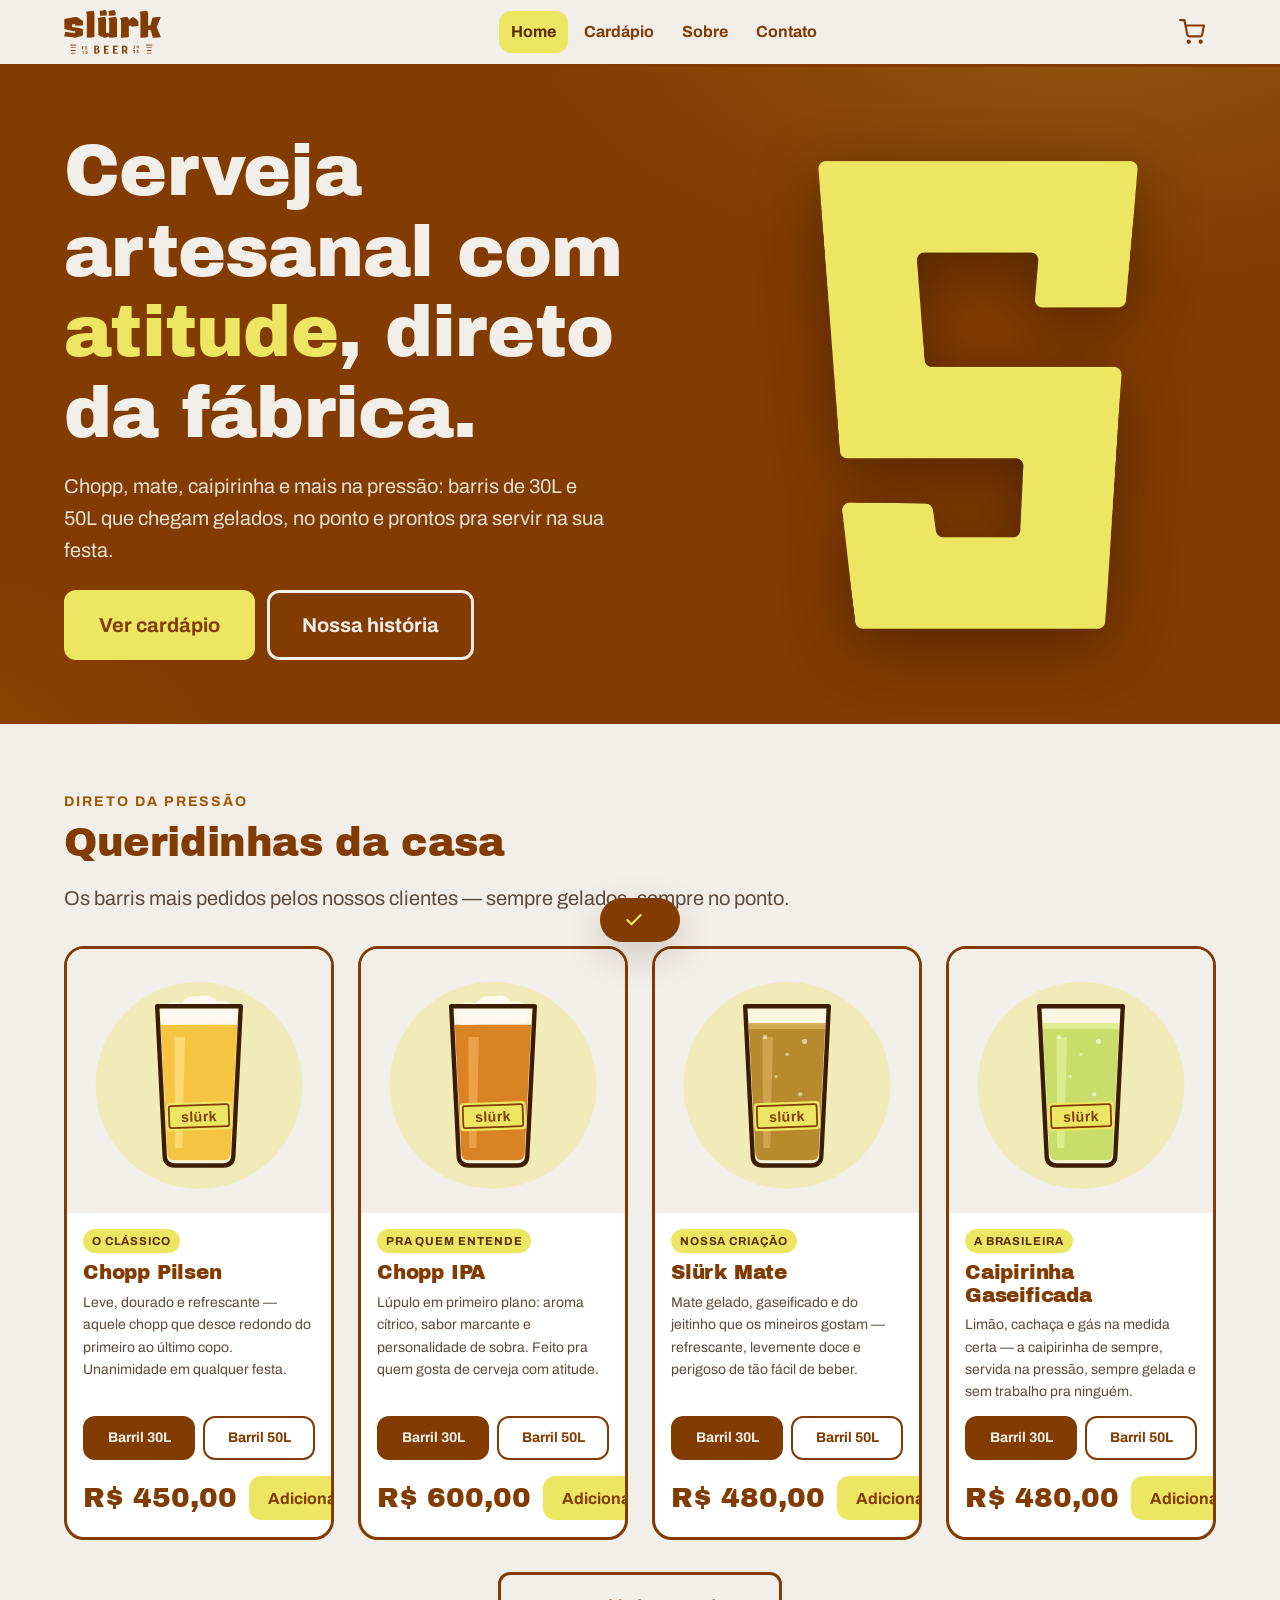
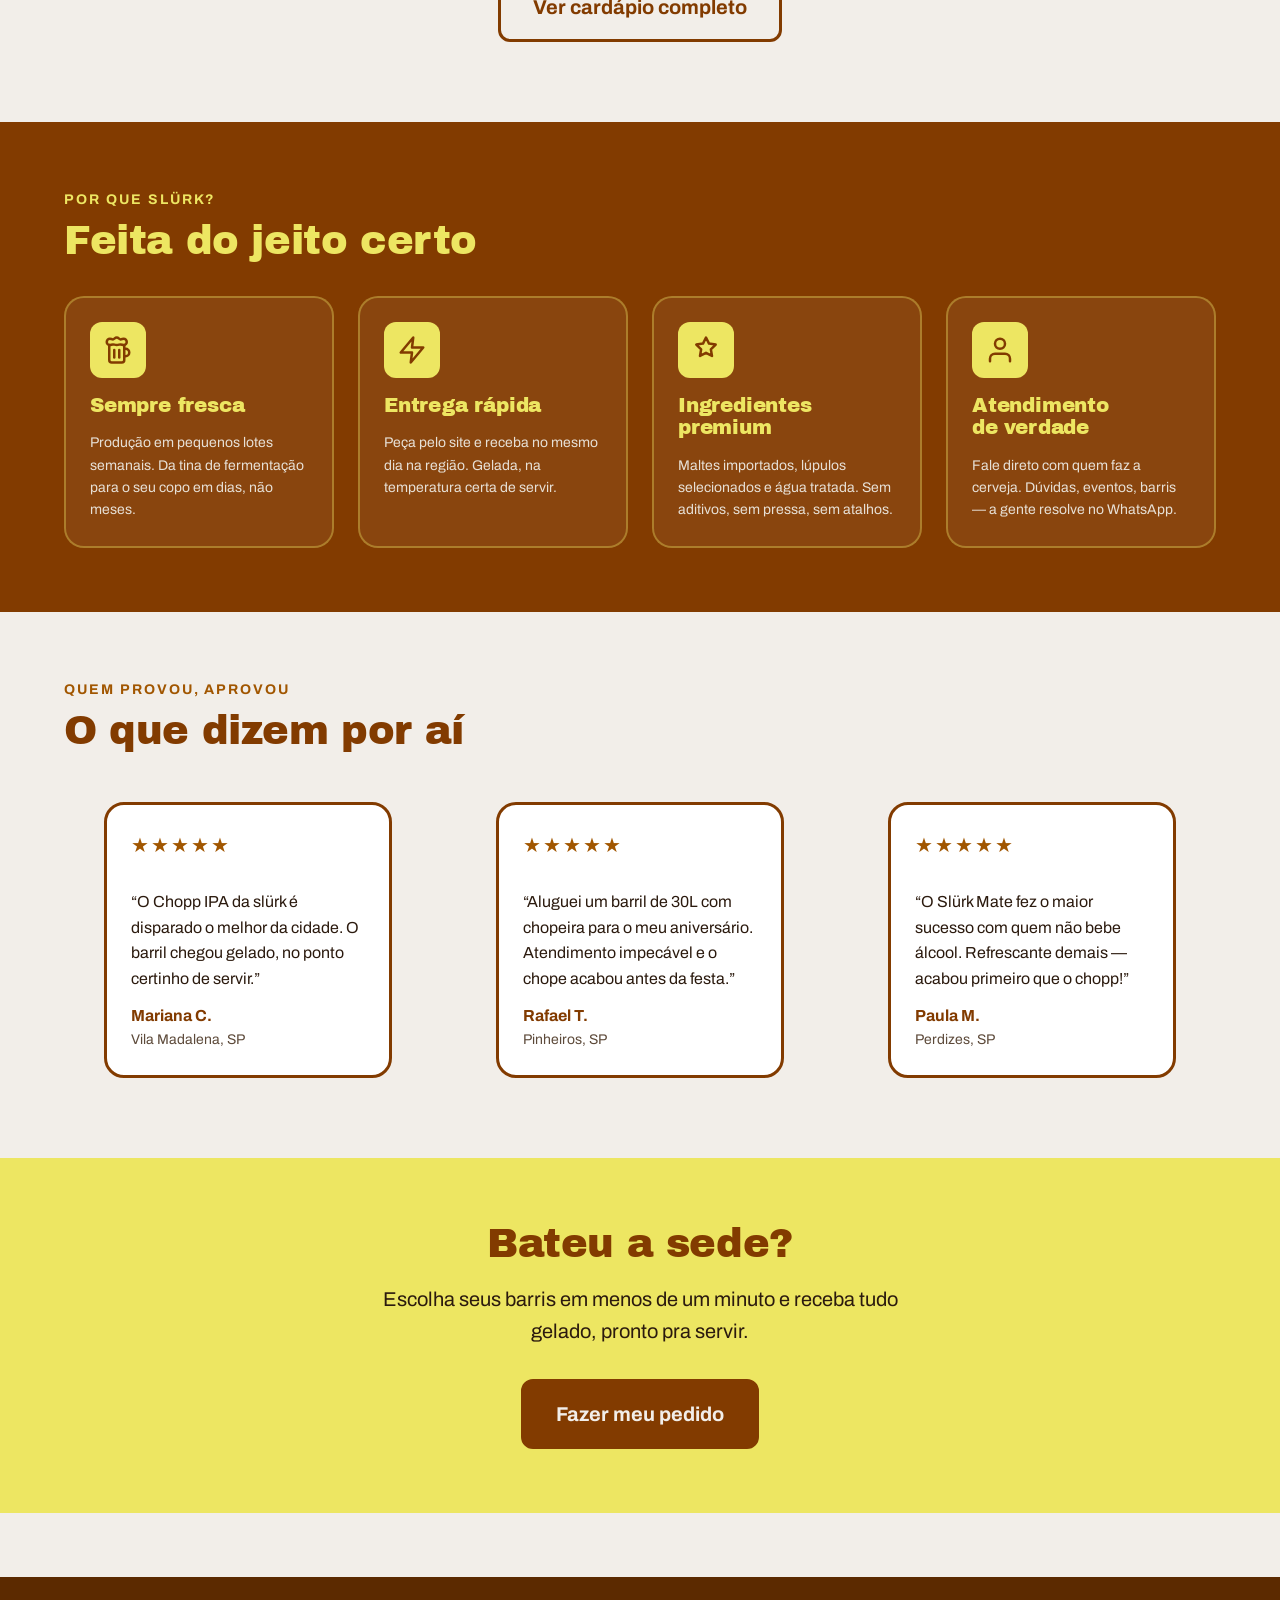
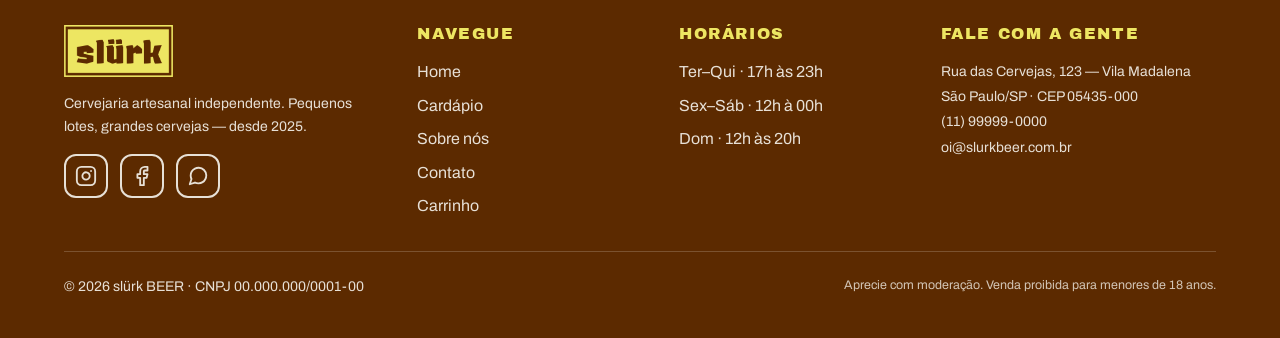
==== commit 2317604c: "Replace catalog with official chopeira menu from PDF Only the six drinks from cardapiochopeira.pdf a" ====
--- a/index.html
+++ b/index.html
@@ -4,13 +4,13 @@
   <meta charset="UTF-8">
   <meta name="viewport" content="width=device-width, initial-scale=1">
   <title>slürk BEER — Cervejaria Artesanal | Chopes e Cervejas Direto da Fábrica</title>
-  <meta name="description" content="Cervejaria artesanal slürk: chopes, cervejas em lata, growlers e barris direto da fábrica para a sua casa. Peça online e receba gelada. ESTD 2025.">
+  <meta name="description" content="Chopeira slürk: chopp, mate, caipirinha e outras bebidas na pressão em barris de 30L e 50L. Cada barril sai gelado e pronto pra servir. Peça online. ESTD 2025.">
   <link rel="canonical" href="https://slurkbeer.com.br/">
 
   <meta property="og:type" content="website">
   <meta property="og:site_name" content="slürk BEER">
   <meta property="og:title" content="slürk BEER — Cervejaria Artesanal">
-  <meta property="og:description" content="Chopes e cervejas artesanais direto da fábrica para a sua casa. Peça online e receba gelada.">
+  <meta property="og:description" content="Chopp, mate e caipirinha na pressão em barris de 30L e 50L. Cada barril sai gelado e pronto pra servir.">
   <meta property="og:url" content="https://slurkbeer.com.br/">
   <meta property="og:image" content="https://slurkbeer.com.br/assets/img/logo-badge.png">
   <meta property="og:locale" content="pt_BR">
@@ -30,7 +30,7 @@
     "@context": "https://schema.org",
     "@type": "Brewery",
     "name": "slürk BEER",
-    "description": "Cervejaria artesanal com chopes, cervejas em lata, growlers e barris direto da fábrica.",
+    "description": "Chopeira com chopp, mate, caipirinha e outras bebidas na pressão em barris de 30L e 50L.",
     "url": "https://slurkbeer.com.br/",
     "logo": "https://slurkbeer.com.br/assets/img/logo-full.png",
     "image": "https://slurkbeer.com.br/assets/img/logo-badge.png",
@@ -139,7 +139,7 @@
       <div class="container hero__inner">
         <div>
           <h1 id="hero-title">Cerveja artesanal com <span class="highlight">atitude</span>, direto da fábrica.</h1>
-          <p>Chopes na pressão, latas geladas e barris para a sua festa. Feita em pequenos lotes, entregue rápida e sempre fresca.</p>
+          <p>Chopp, mate, caipirinha e mais na pressão: barris de 30L e 50L que chegam gelados, no ponto e prontos pra servir na sua festa.</p>
           <div class="hero__cta">
             <a class="btn btn--yellow btn--lg" href="cardapio.html">Ver cardápio</a>
             <a class="btn btn--outline-light btn--lg" href="sobre.html">Nossa história</a>
@@ -157,7 +157,7 @@
         <div class="section-head reveal">
           <span class="eyebrow">Direto da pressão</span>
           <h2 id="featured-title">Queridinhas da casa</h2>
-          <p>As mais pedidas pelos nossos clientes — sempre frescas, sempre geladas.</p>
+          <p>Os barris mais pedidos pelos nossos clientes — sempre gelados, sempre no ponto.</p>
         </div>
         <div id="featured-grid" class="product-grid">
           <noscript><p>Ative o JavaScript para ver os produtos em destaque ou acesse o <a href="cardapio.html">cardápio completo</a>.</p></noscript>
@@ -210,7 +210,7 @@
         <div class="testimonial-grid">
           <figure class="testimonial reveal">
             <p class="testimonial__stars" aria-label="5 de 5 estrelas">★★★★★</p>
-            <blockquote>“A IPA da slürk é disparada a melhor da cidade. Pedi no site e chegou gelada em menos de uma hora.”</blockquote>
+            <blockquote>“O Chopp IPA da slürk é disparado o melhor da cidade. O barril chegou gelado, no ponto certinho de servir.”</blockquote>
             <figcaption>Mariana C. <span>Vila Madalena, SP</span></figcaption>
           </figure>
           <figure class="testimonial reveal">
@@ -220,7 +220,7 @@
           </figure>
           <figure class="testimonial reveal">
             <p class="testimonial__stars" aria-label="5 de 5 estrelas">★★★★★</p>
-            <blockquote>“O kit degustação é o presente perfeito para quem curte cerveja de verdade. A Stout é surreal.”</blockquote>
+            <blockquote>“O Slürk Mate fez o maior sucesso com quem não bebe álcool. Refrescante demais — acabou primeiro que o chopp!”</blockquote>
             <figcaption>Paula M. <span>Perdizes, SP</span></figcaption>
           </figure>
         </div>
@@ -231,7 +231,7 @@
     <section class="section section--yellow" aria-labelledby="cta-title">
       <div class="container cta-banner reveal">
         <h2 id="cta-title">Bateu a sede?</h2>
-        <p>Monte seu pedido em menos de um minuto e receba a slürk geladinha na sua porta.</p>
+        <p>Escolha seus barris em menos de um minuto e receba tudo gelado, pronto pra servir.</p>
         <a class="btn btn--lg" href="cardapio.html">Fazer meu pedido</a>
       </div>
     </section>
--- a/assets/css/main.css
+++ b/assets/css/main.css
@@ -481,6 +481,28 @@
   color: var(--ink-soft);
   font-weight: 500;
 }
+.size-toggle {
+  display: flex;
+  gap: var(--space-2);
+  margin-top: var(--space-1);
+}
+.size-btn {
+  flex: 1;
+  padding: 0.5rem 0.75rem;
+  border: 2px solid var(--brown);
+  border-radius: var(--radius);
+  background: var(--white);
+  color: var(--brown);
+  font: inherit;
+  font-weight: 700;
+  font-size: var(--text-sm);
+  cursor: pointer;
+  transition: background var(--transition), color var(--transition);
+  min-height: 44px;
+}
+.size-btn:hover { background: var(--yellow-soft); }
+.size-btn[aria-pressed="true"] { background: var(--brown); color: var(--cream); }
+
 .product-card__footer {
   display: flex;
   align-items: center;
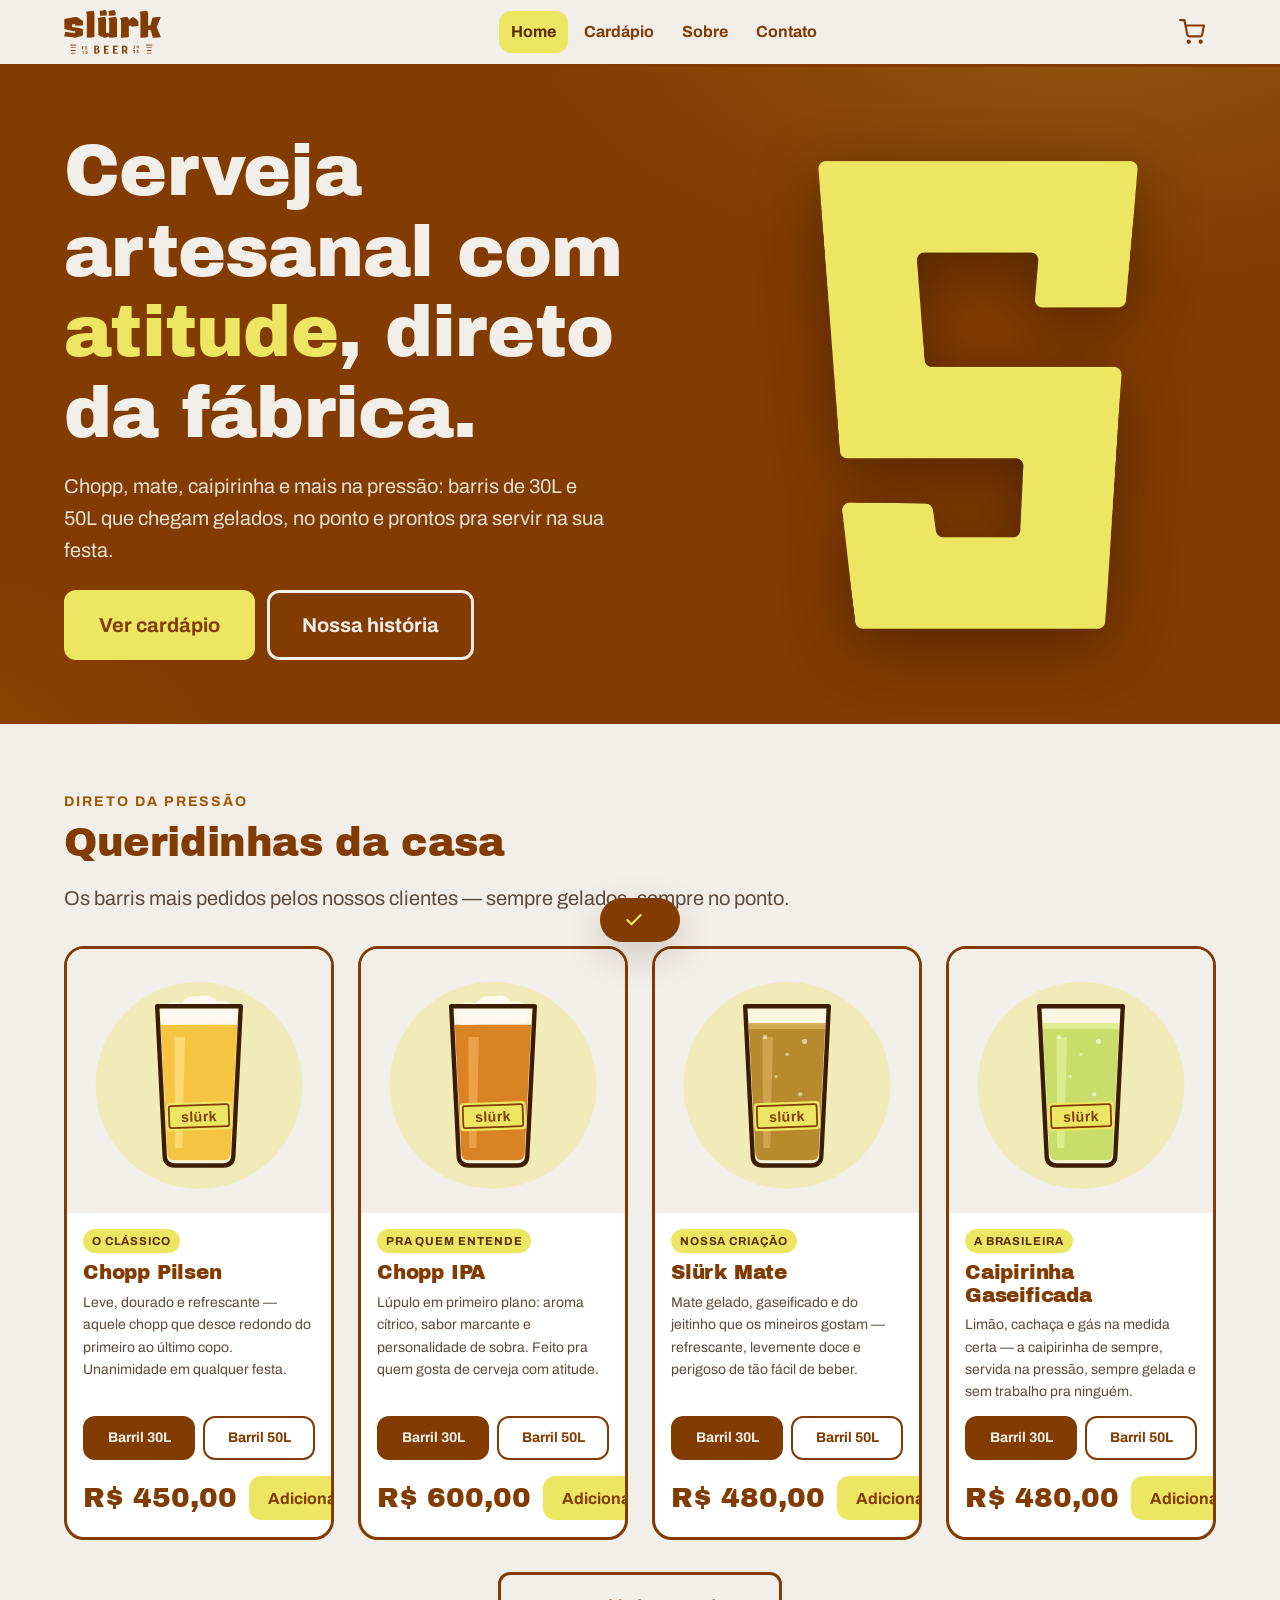
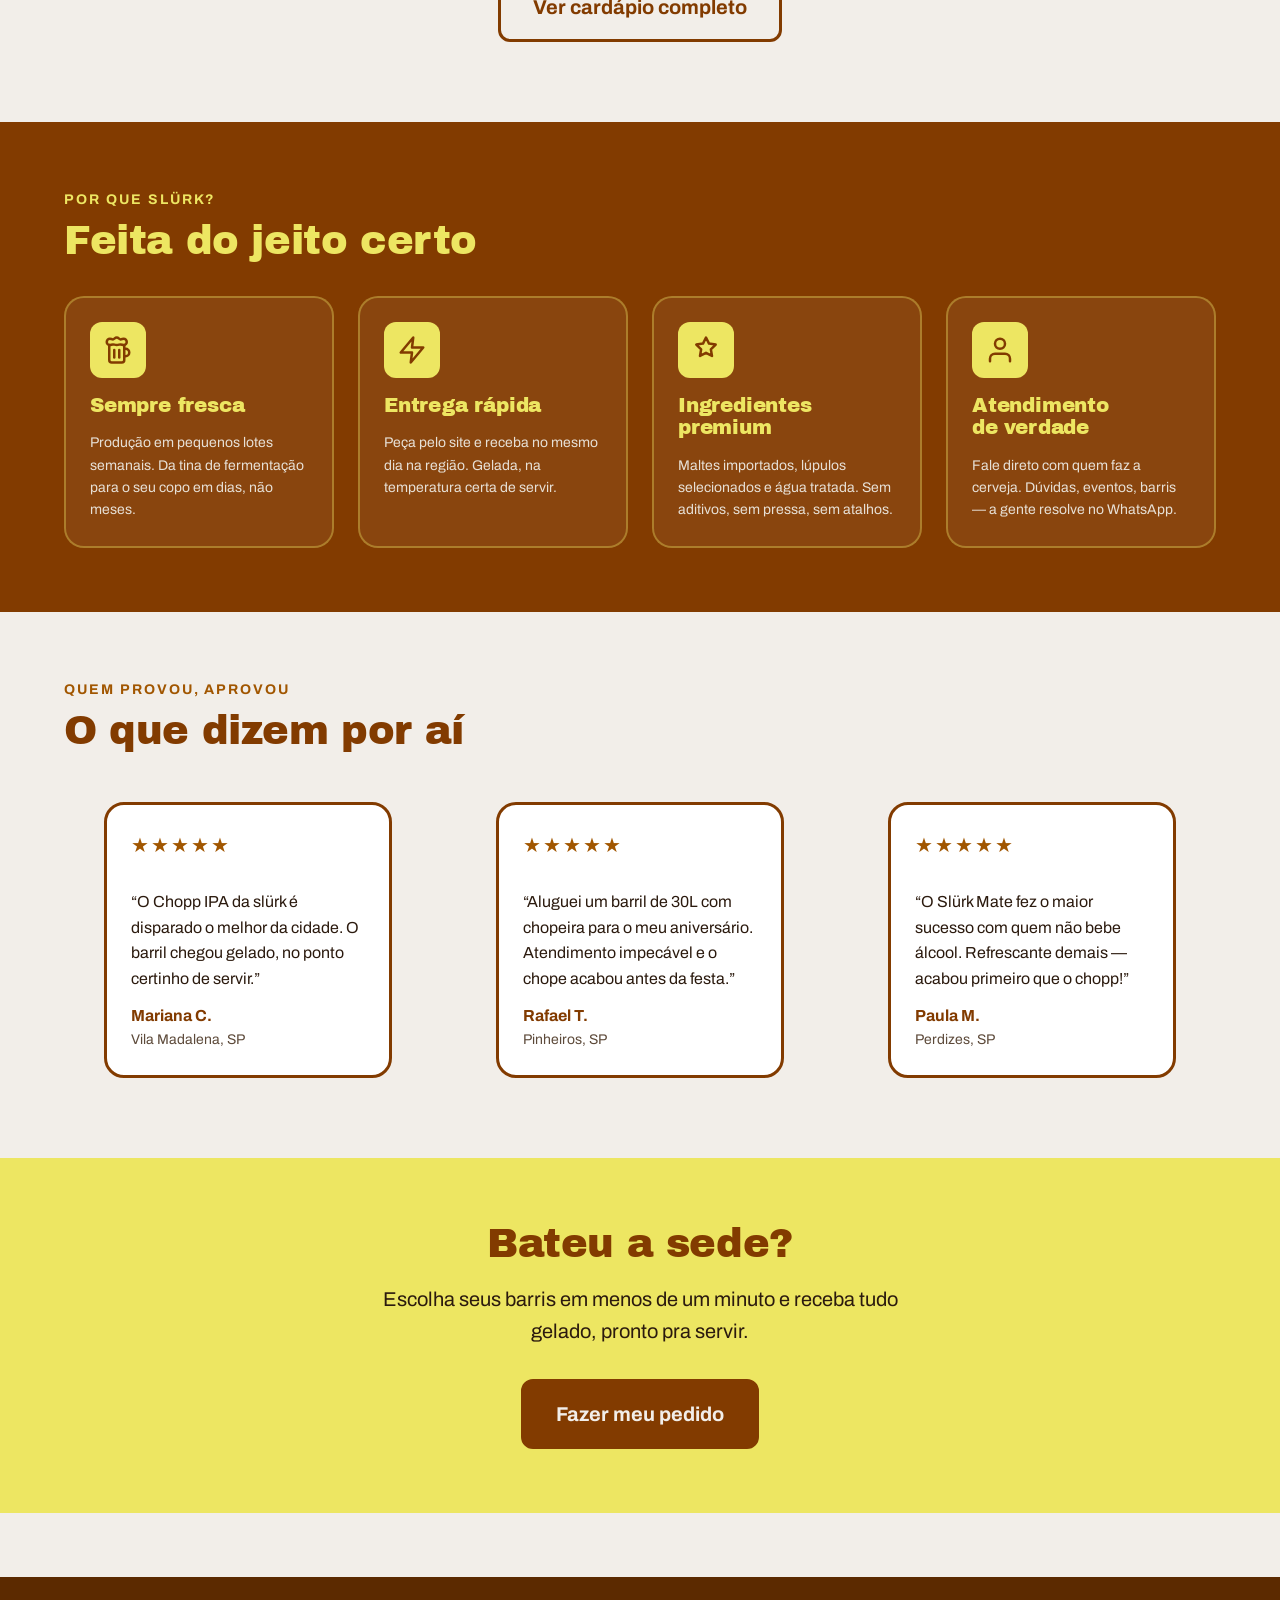
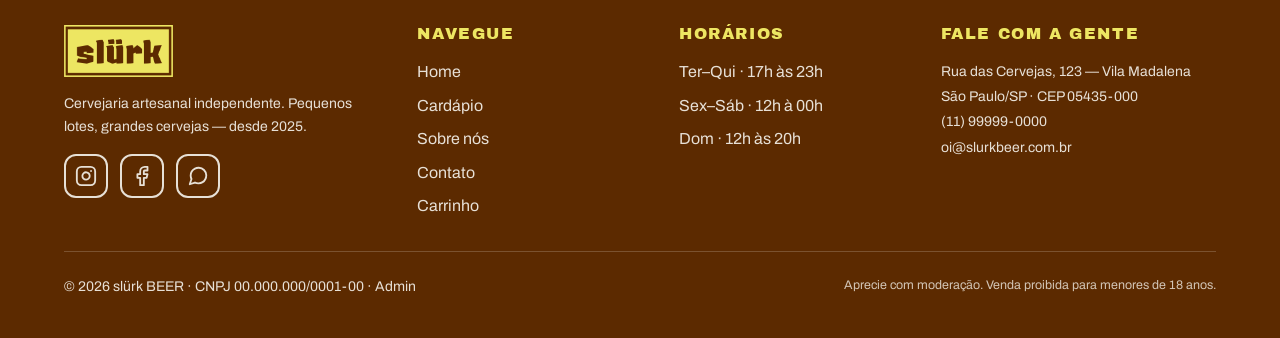
==== commit d10c8c26: "Add admin panel: orders, contracts, checklists, registries, finance Client-side admin SPA at /admin/" ====
--- a/index.html
+++ b/index.html
@@ -278,7 +278,7 @@
         </div>
       </div>
       <div class="site-footer__bottom">
-        <p>© 2026 slürk BEER · CNPJ 00.000.000/0001-00</p>
+        <p>© 2026 slürk BEER · CNPJ 00.000.000/0001-00 · <a href="admin/">Admin</a></p>
         <p class="age-note">Aprecie com moderação. Venda proibida para menores de 18 anos.</p>
       </div>
     </div>
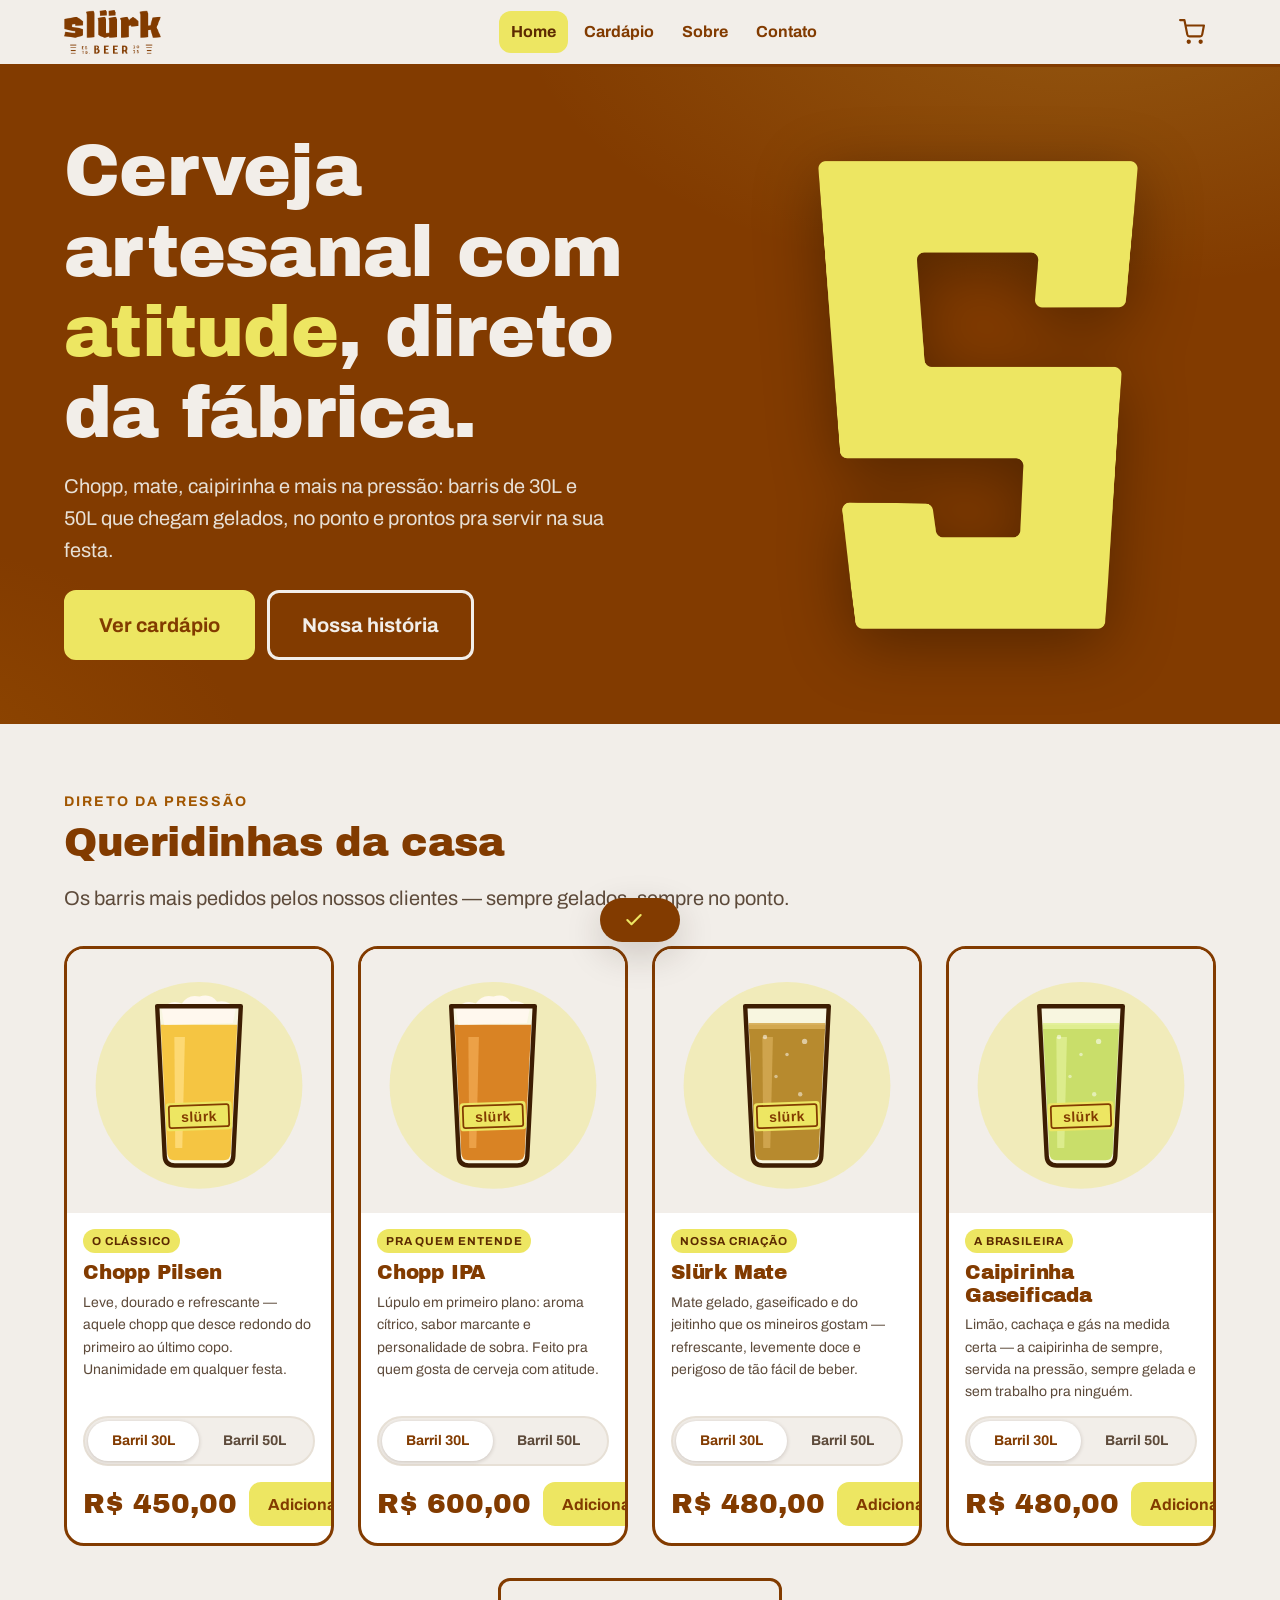
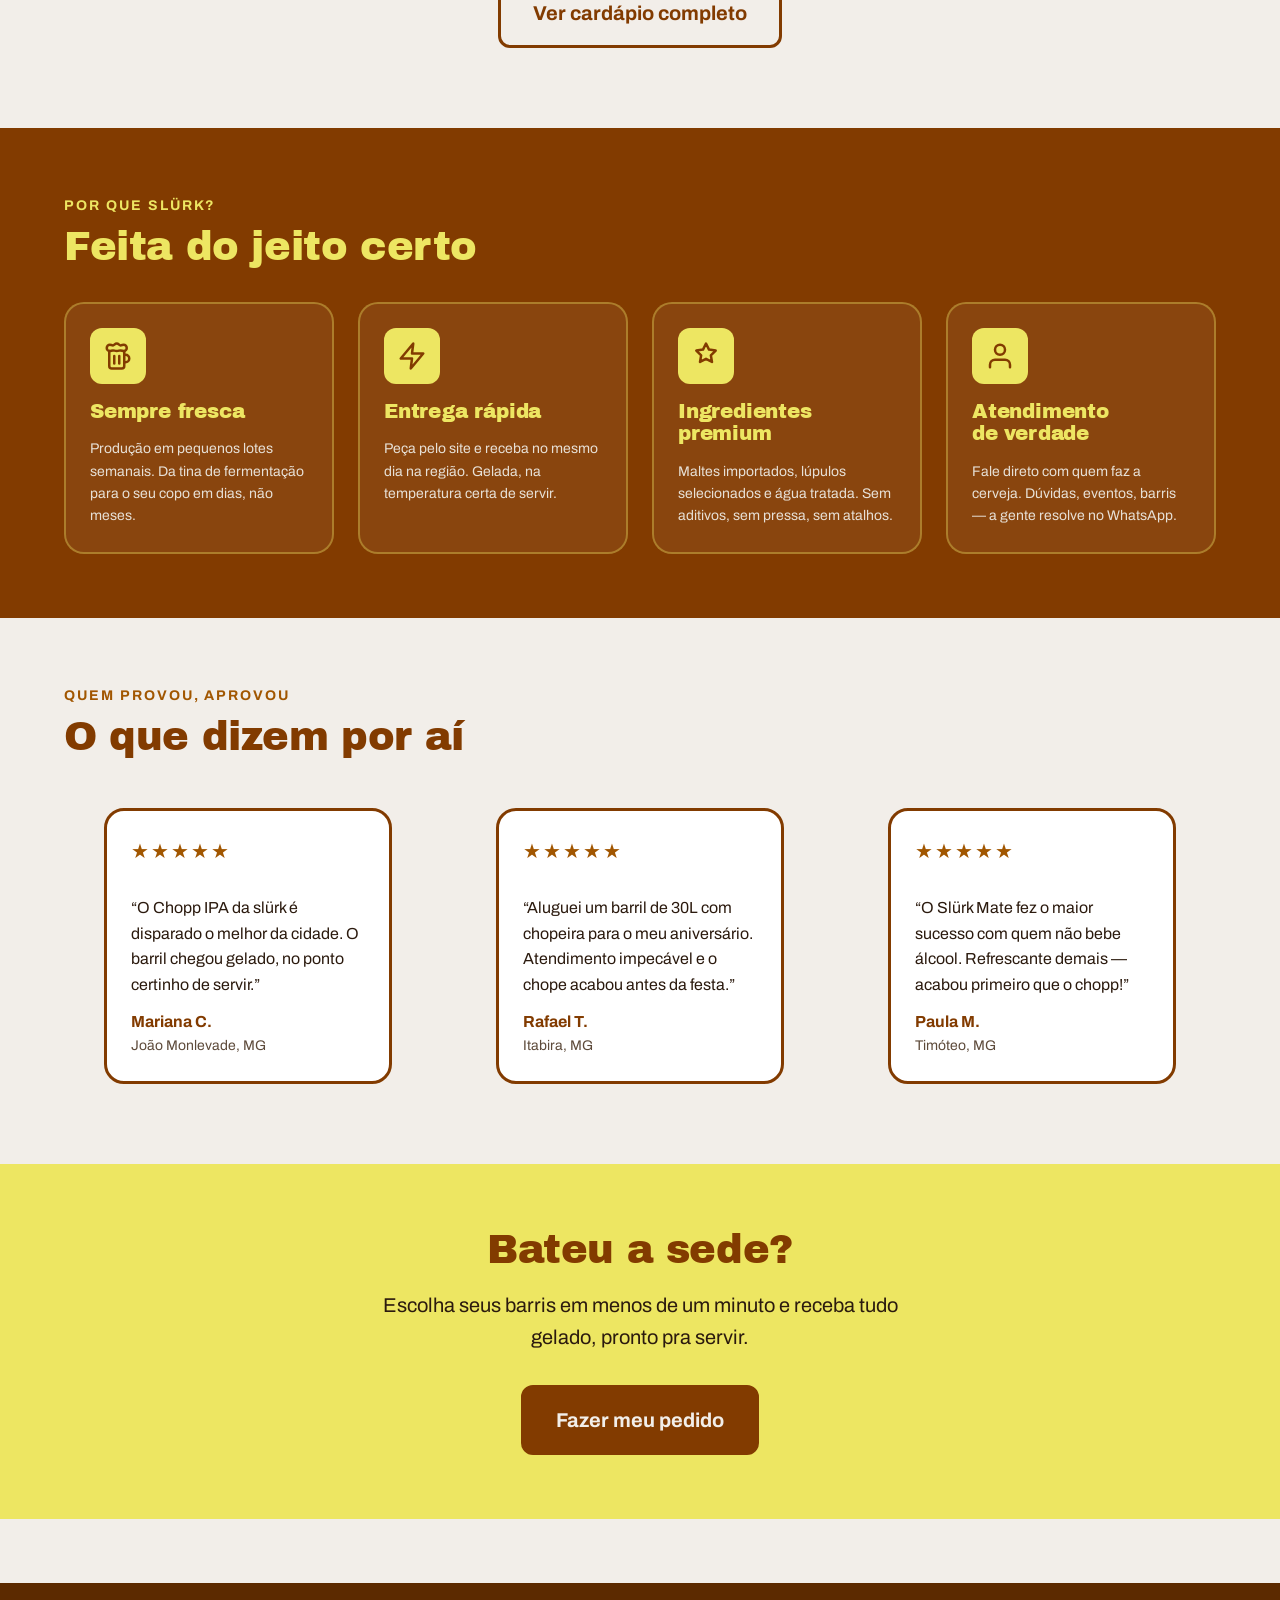
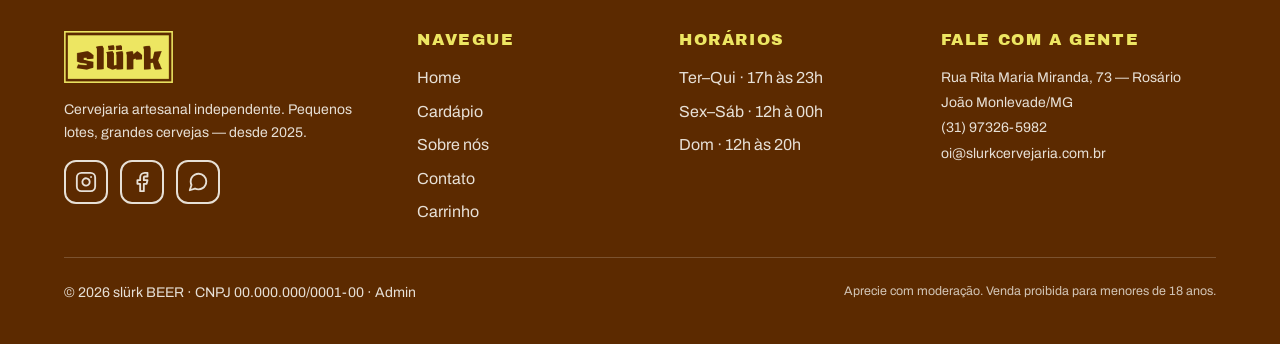
==== commit f7198556: "Fix add-to-cart robustness/UX and update real contact info Add button hardening: - Storefront JS rew" ====
--- a/index.html
+++ b/index.html
@@ -37,13 +37,12 @@
     "foundingDate": "2025",
     "servesCuisine": "Cervejas artesanais",
     "priceRange": "$$",
-    "telephone": "+55-11-99999-0000",
+    "telephone": "+55-31-97326-5982",
     "address": {
       "@type": "PostalAddress",
-      "streetAddress": "Rua das Cervejas, 123 — Vila Madalena",
-      "addressLocality": "São Paulo",
-      "addressRegion": "SP",
-      "postalCode": "05435-000",
+      "streetAddress": "Rua Rita Maria Miranda, 73 — Rosário",
+      "addressLocality": "João Monlevade",
+      "addressRegion": "MG",
       "addressCountry": "BR"
     },
     "openingHoursSpecification": [
@@ -52,8 +51,8 @@
       { "@type": "OpeningHoursSpecification", "dayOfWeek": "Sunday", "opens": "12:00", "closes": "20:00" }
     ],
     "sameAs": [
-      "https://instagram.com/slurkbeer",
-      "https://facebook.com/slurkbeer"
+      "https://instagram.com/slurkcervejaria",
+      "https://facebook.com/slurkcervejaria"
     ]
   }
   </script>
@@ -211,17 +210,17 @@
           <figure class="testimonial reveal">
             <p class="testimonial__stars" aria-label="5 de 5 estrelas">★★★★★</p>
             <blockquote>“O Chopp IPA da slürk é disparado o melhor da cidade. O barril chegou gelado, no ponto certinho de servir.”</blockquote>
-            <figcaption>Mariana C. <span>Vila Madalena, SP</span></figcaption>
+            <figcaption>Mariana C. <span>João Monlevade, MG</span></figcaption>
           </figure>
           <figure class="testimonial reveal">
             <p class="testimonial__stars" aria-label="5 de 5 estrelas">★★★★★</p>
             <blockquote>“Aluguei um barril de 30L com chopeira para o meu aniversário. Atendimento impecável e o chope acabou antes da festa.”</blockquote>
-            <figcaption>Rafael T. <span>Pinheiros, SP</span></figcaption>
+            <figcaption>Rafael T. <span>Itabira, MG</span></figcaption>
           </figure>
           <figure class="testimonial reveal">
             <p class="testimonial__stars" aria-label="5 de 5 estrelas">★★★★★</p>
             <blockquote>“O Slürk Mate fez o maior sucesso com quem não bebe álcool. Refrescante demais — acabou primeiro que o chopp!”</blockquote>
-            <figcaption>Paula M. <span>Perdizes, SP</span></figcaption>
+            <figcaption>Paula M. <span>Timóteo, MG</span></figcaption>
           </figure>
         </div>
       </div>
@@ -244,9 +243,9 @@
           <img src="assets/img/logo-badge.png" alt="slürk" width="1380" height="656" loading="lazy">
           <p>Cervejaria artesanal independente. Pequenos lotes, grandes cervejas — desde 2025.</p>
           <div class="site-footer__social">
-            <a href="https://instagram.com/slurkbeer" aria-label="Instagram da slürk" rel="noopener" target="_blank"><svg viewBox="0 0 24 24" fill="none" stroke="currentColor" stroke-width="2" stroke-linecap="round" stroke-linejoin="round" aria-hidden="true"><rect x="2" y="2" width="20" height="20" rx="5"/><path d="M16 11.37A4 4 0 1 1 12.63 8 4 4 0 0 1 16 11.37z"/><line x1="17.5" y1="6.5" x2="17.51" y2="6.5"/></svg></a>
-            <a href="https://facebook.com/slurkbeer" aria-label="Facebook da slürk" rel="noopener" target="_blank"><svg viewBox="0 0 24 24" fill="none" stroke="currentColor" stroke-width="2" stroke-linecap="round" stroke-linejoin="round" aria-hidden="true"><path d="M18 2h-3a5 5 0 0 0-5 5v3H7v4h3v8h4v-8h3l1-4h-4V7a1 1 0 0 1 1-1h3z"/></svg></a>
-            <a href="https://wa.me/5511999990000" aria-label="WhatsApp da slürk" rel="noopener" target="_blank"><svg viewBox="0 0 24 24" fill="none" stroke="currentColor" stroke-width="2" stroke-linecap="round" stroke-linejoin="round" aria-hidden="true"><path d="M21 11.5a8.38 8.38 0 0 1-.9 3.8 8.5 8.5 0 0 1-7.6 4.7 8.38 8.38 0 0 1-3.8-.9L3 21l1.9-5.7a8.38 8.38 0 0 1-.9-3.8 8.5 8.5 0 0 1 4.7-7.6 8.38 8.38 0 0 1 3.8-.9h.5a8.48 8.48 0 0 1 8 8v.5z"/></svg></a>
+            <a href="https://instagram.com/slurkcervejaria" aria-label="Instagram da slürk" rel="noopener" target="_blank"><svg viewBox="0 0 24 24" fill="none" stroke="currentColor" stroke-width="2" stroke-linecap="round" stroke-linejoin="round" aria-hidden="true"><rect x="2" y="2" width="20" height="20" rx="5"/><path d="M16 11.37A4 4 0 1 1 12.63 8 4 4 0 0 1 16 11.37z"/><line x1="17.5" y1="6.5" x2="17.51" y2="6.5"/></svg></a>
+            <a href="https://facebook.com/slurkcervejaria" aria-label="Facebook da slürk" rel="noopener" target="_blank"><svg viewBox="0 0 24 24" fill="none" stroke="currentColor" stroke-width="2" stroke-linecap="round" stroke-linejoin="round" aria-hidden="true"><path d="M18 2h-3a5 5 0 0 0-5 5v3H7v4h3v8h4v-8h3l1-4h-4V7a1 1 0 0 1 1-1h3z"/></svg></a>
+            <a href="https://wa.me/5531973265982" aria-label="WhatsApp da slürk" rel="noopener" target="_blank"><svg viewBox="0 0 24 24" fill="none" stroke="currentColor" stroke-width="2" stroke-linecap="round" stroke-linejoin="round" aria-hidden="true"><path d="M21 11.5a8.38 8.38 0 0 1-.9 3.8 8.5 8.5 0 0 1-7.6 4.7 8.38 8.38 0 0 1-3.8-.9L3 21l1.9-5.7a8.38 8.38 0 0 1-.9-3.8 8.5 8.5 0 0 1 4.7-7.6 8.38 8.38 0 0 1 3.8-.9h.5a8.48 8.48 0 0 1 8 8v.5z"/></svg></a>
           </div>
         </div>
         <nav aria-label="Links do rodapé">
@@ -270,10 +269,10 @@
         <div>
           <h2>Fale com a gente</h2>
           <address>
-            Rua das Cervejas, 123 — Vila Madalena<br>
-            São Paulo/SP · CEP 05435-000<br>
-            <a href="tel:+5511999990000">(11) 99999-0000</a><br>
-            <a href="mailto:oi@slurkbeer.com.br">oi@slurkbeer.com.br</a>
+            Rua Rita Maria Miranda, 73 — Rosário<br>
+            João Monlevade/MG<br>
+            <a href="tel:+5531973265982">(31) 97326-5982</a><br>
+            <a href="mailto:oi@slurkcervejaria.com.br">oi@slurkcervejaria.com.br</a>
           </address>
         </div>
       </div>
--- a/assets/css/main.css
+++ b/assets/css/main.css
@@ -481,27 +481,35 @@
   color: var(--ink-soft);
   font-weight: 500;
 }
+/* Controle segmentado: seleção de volume, visualmente distinto do CTA */
 .size-toggle {
   display: flex;
-  gap: var(--space-2);
   margin-top: var(--space-1);
+  border: 2px solid var(--cream-dark);
+  border-radius: 999px;
+  padding: 3px;
+  background: var(--cream);
 }
 .size-btn {
   flex: 1;
-  padding: 0.5rem 0.75rem;
-  border: 2px solid var(--brown);
-  border-radius: var(--radius);
-  background: var(--white);
-  color: var(--brown);
+  padding: 0.45rem 0.75rem;
+  border: 0;
+  border-radius: 999px;
+  background: transparent;
+  color: var(--ink-soft);
   font: inherit;
   font-weight: 700;
   font-size: var(--text-sm);
   cursor: pointer;
-  transition: background var(--transition), color var(--transition);
-  min-height: 44px;
-}
-.size-btn:hover { background: var(--yellow-soft); }
-.size-btn[aria-pressed="true"] { background: var(--brown); color: var(--cream); }
+  transition: background var(--transition), color var(--transition), box-shadow var(--transition);
+  min-height: 40px;
+}
+.size-btn:hover { color: var(--brown); }
+.size-btn[aria-pressed="true"] {
+  background: var(--white);
+  color: var(--brown);
+  box-shadow: 0 1px 4px rgba(43, 26, 14, 0.2);
+}
 
 .product-card__footer {
   display: flex;
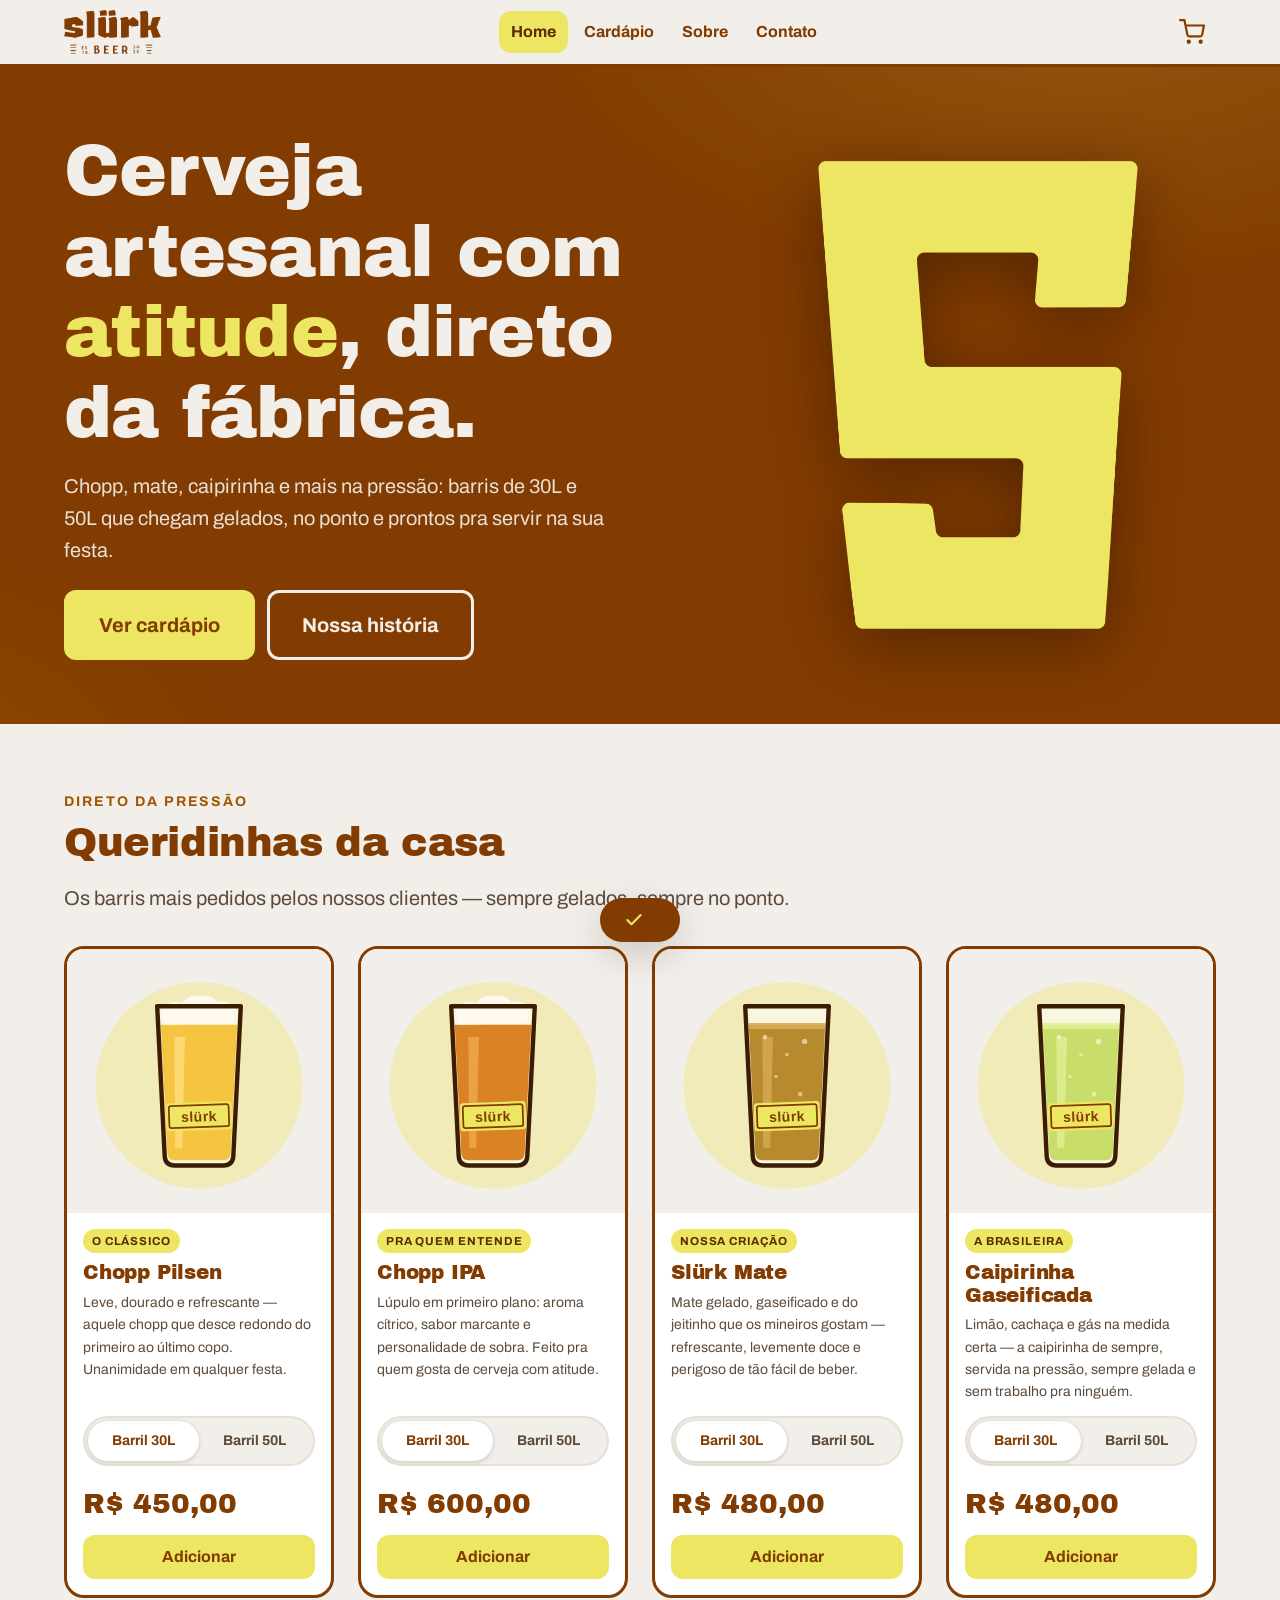
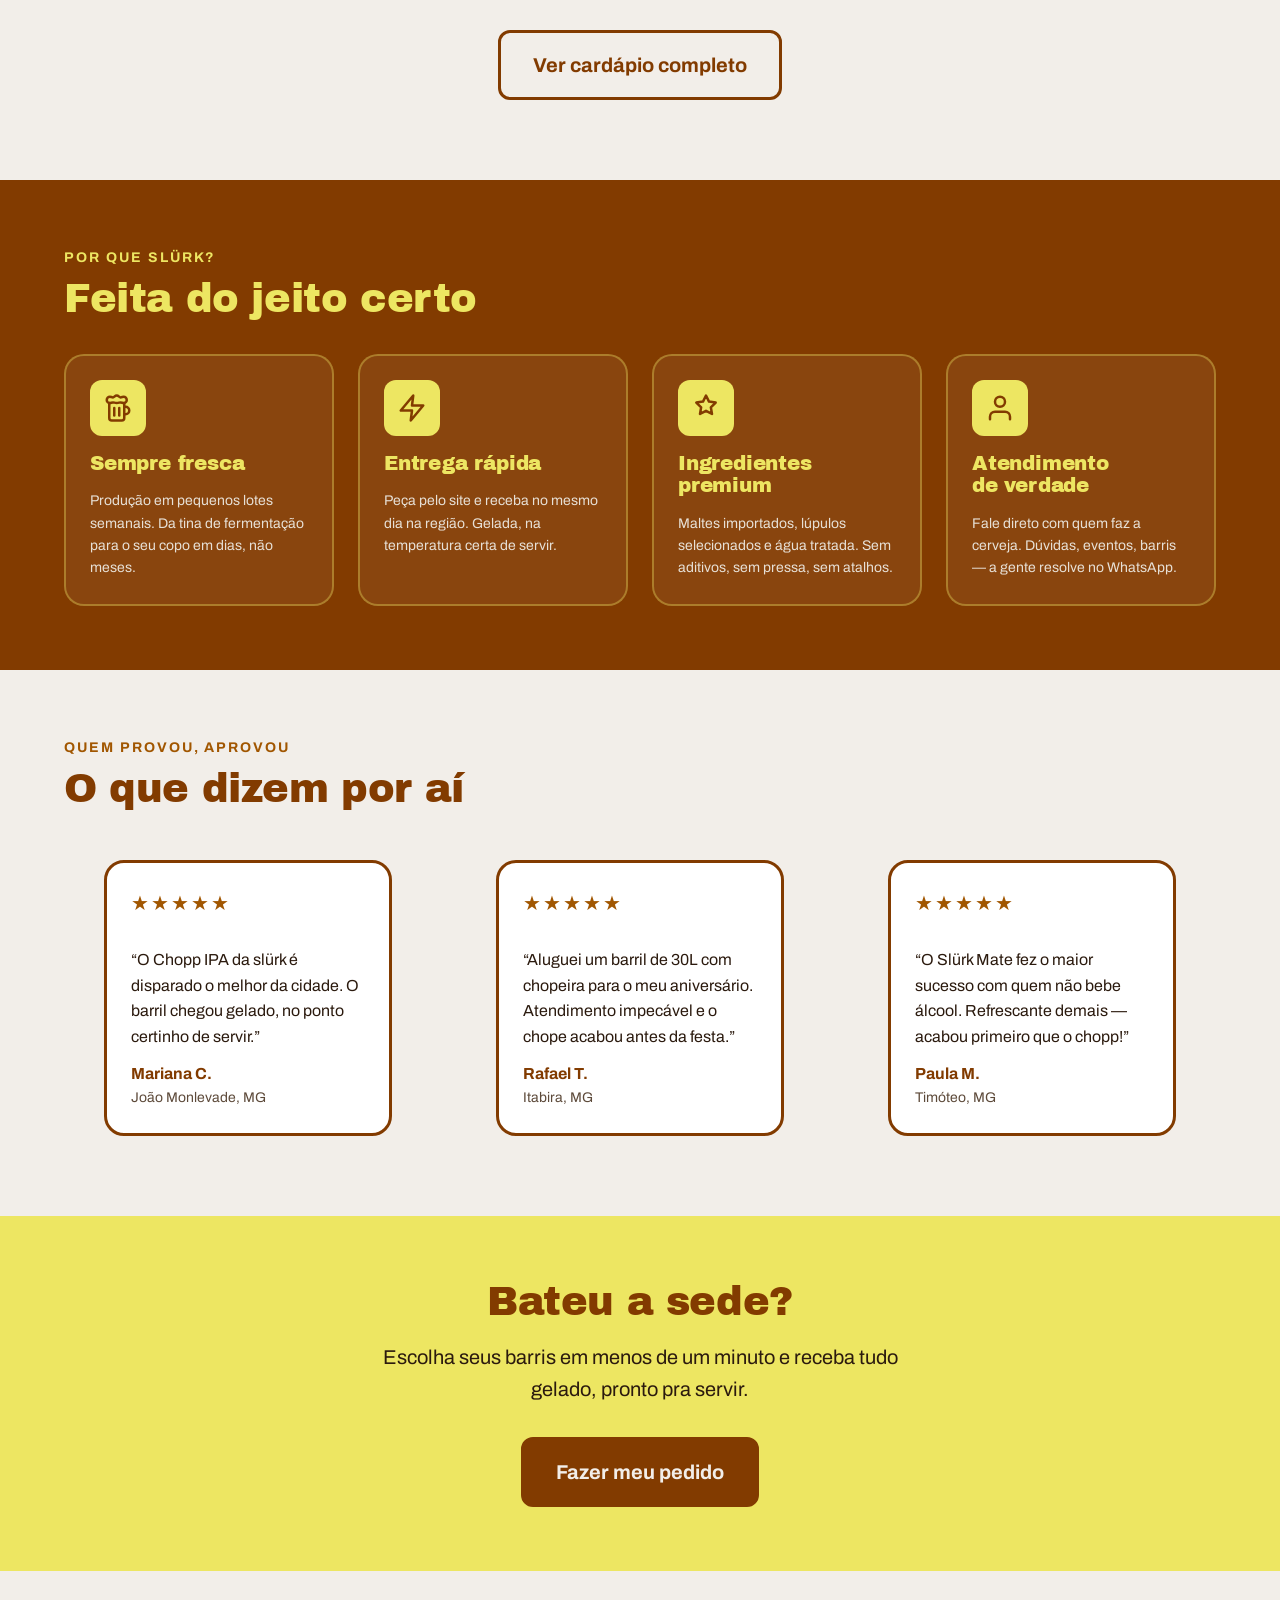
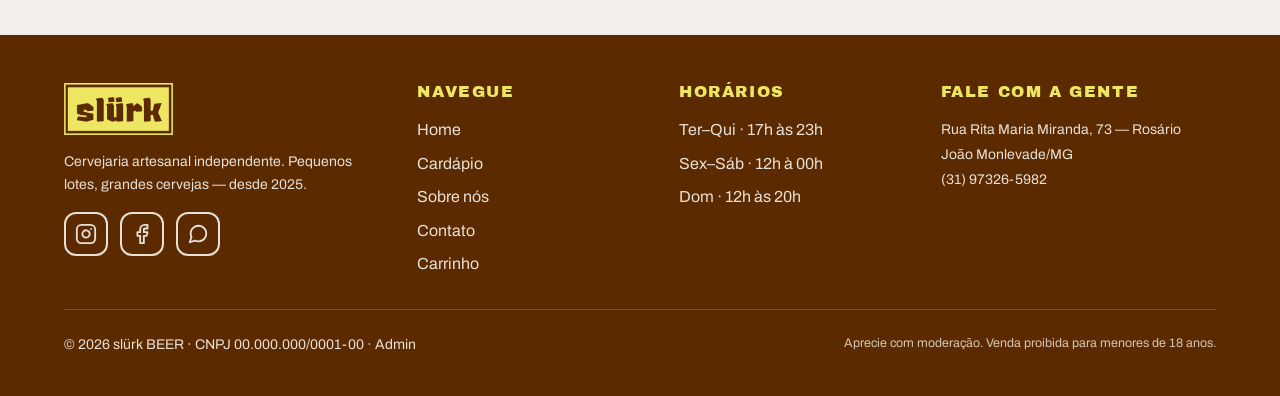
==== commit 72734405: "Fix add button clipping on narrow cards and remove email from footer - Product card footer now wraps" ====
--- a/index.html
+++ b/index.html
@@ -271,8 +271,7 @@
           <address>
             Rua Rita Maria Miranda, 73 — Rosário<br>
             João Monlevade/MG<br>
-            <a href="tel:+5531973265982">(31) 97326-5982</a><br>
-            <a href="mailto:oi@slurkcervejaria.com.br">oi@slurkcervejaria.com.br</a>
+            <a href="tel:+5531973265982">(31) 97326-5982</a>
           </address>
         </div>
       </div>
--- a/assets/css/main.css
+++ b/assets/css/main.css
@@ -513,13 +513,14 @@
 
 .product-card__footer {
   display: flex;
+  flex-wrap: wrap; /* preço largo + botão quebram linha em vez de cortar */
   align-items: center;
   justify-content: space-between;
-  gap: var(--space-3);
+  gap: var(--space-2) var(--space-3);
   margin-top: var(--space-2);
 }
-.product-card__price { font-family: var(--font-display); font-size: var(--text-xl); color: var(--brown); }
-.product-card__footer .btn { padding: 0.55rem 1rem; min-height: 44px; }
+.product-card__price { font-family: var(--font-display); font-size: var(--text-xl); color: var(--brown); white-space: nowrap; }
+.product-card__footer .btn { padding: 0.55rem 1rem; min-height: 44px; flex: 1 1 auto; }
 
 /* --------------------------------------------------------------------------
    9. Filtros do cardápio
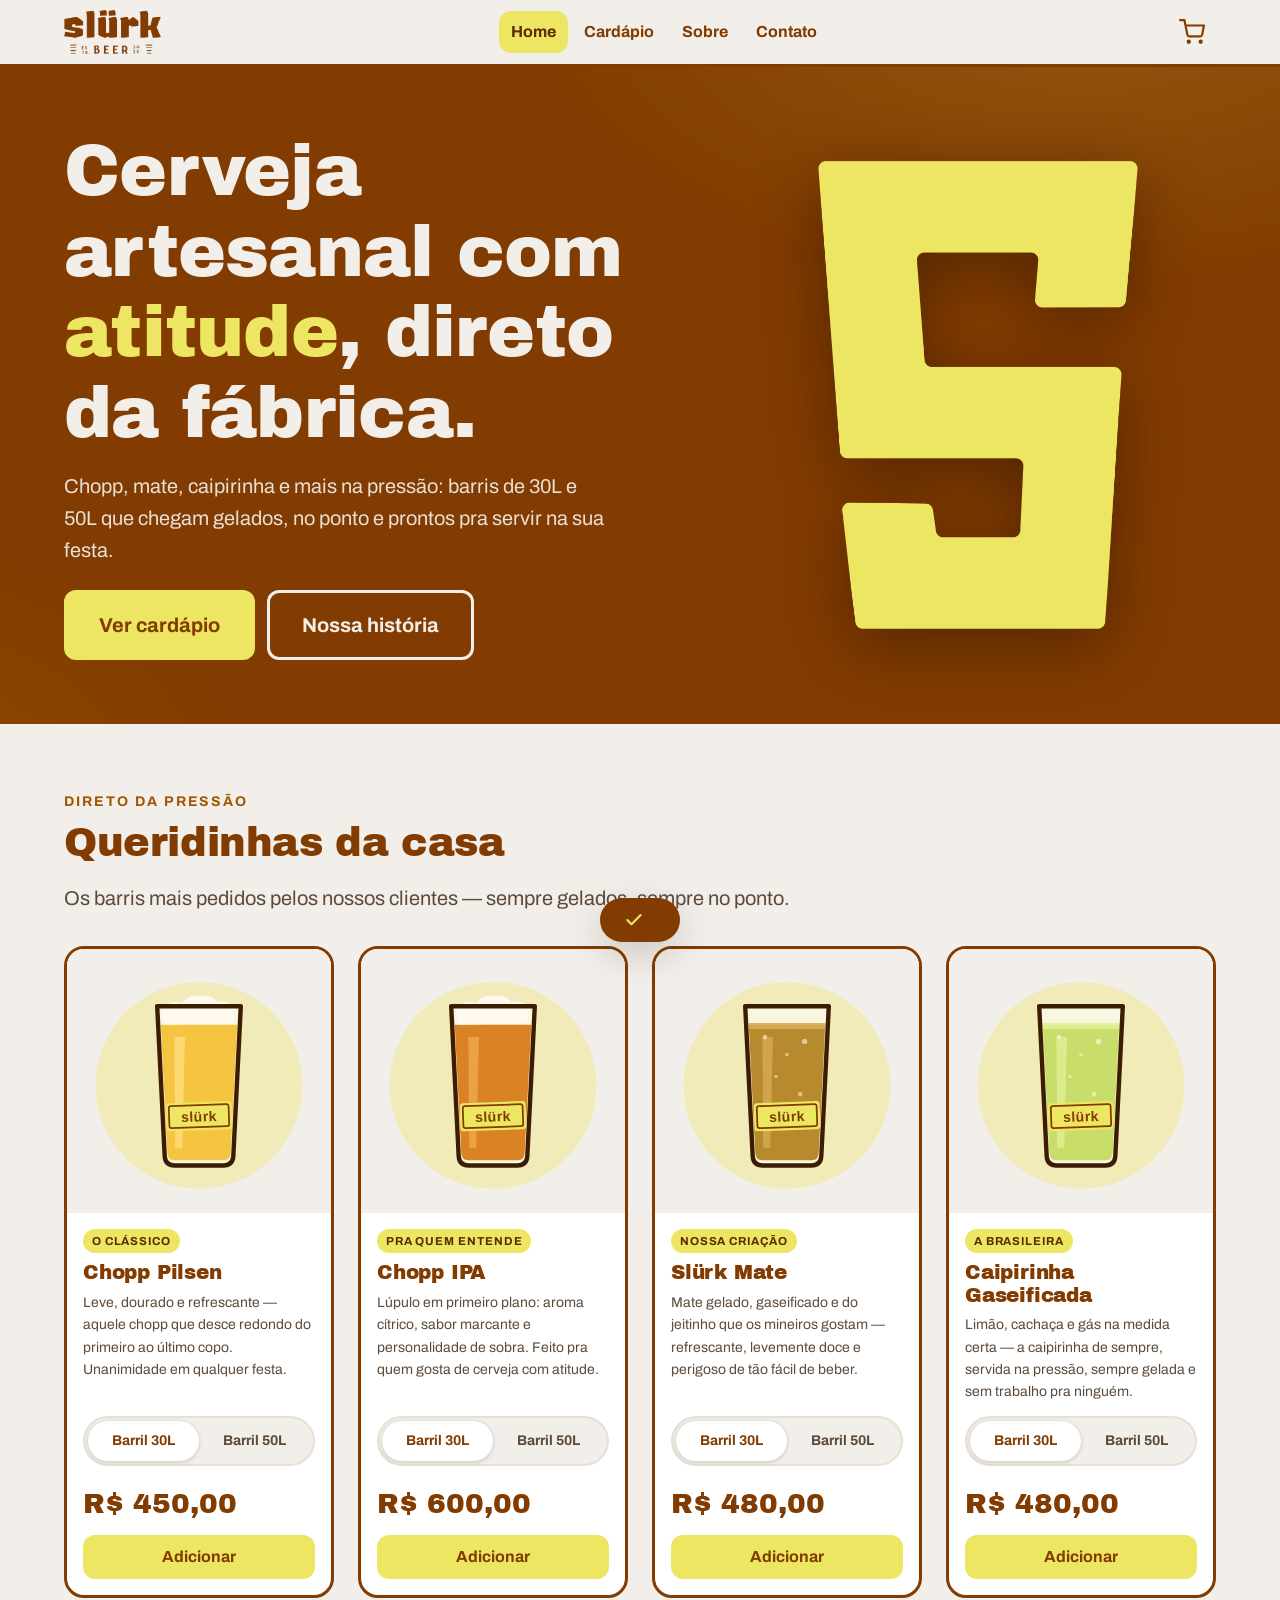
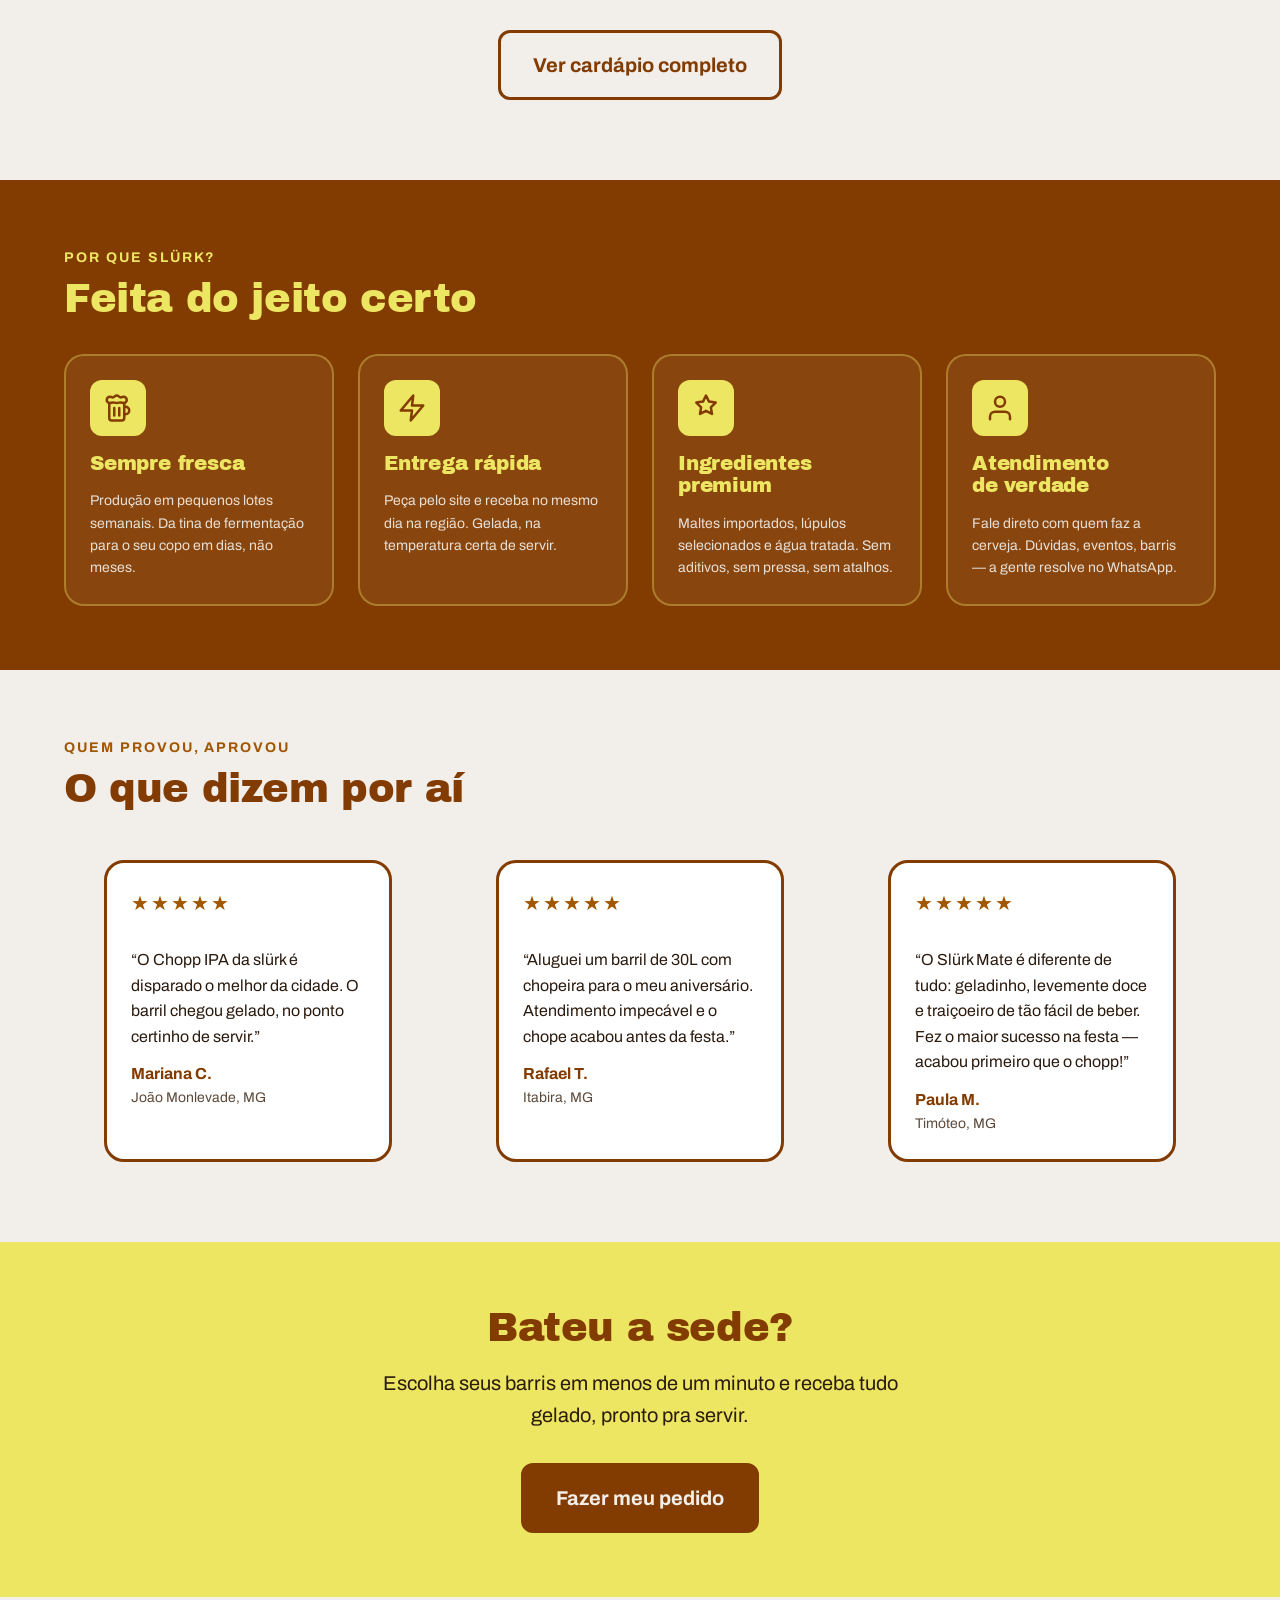
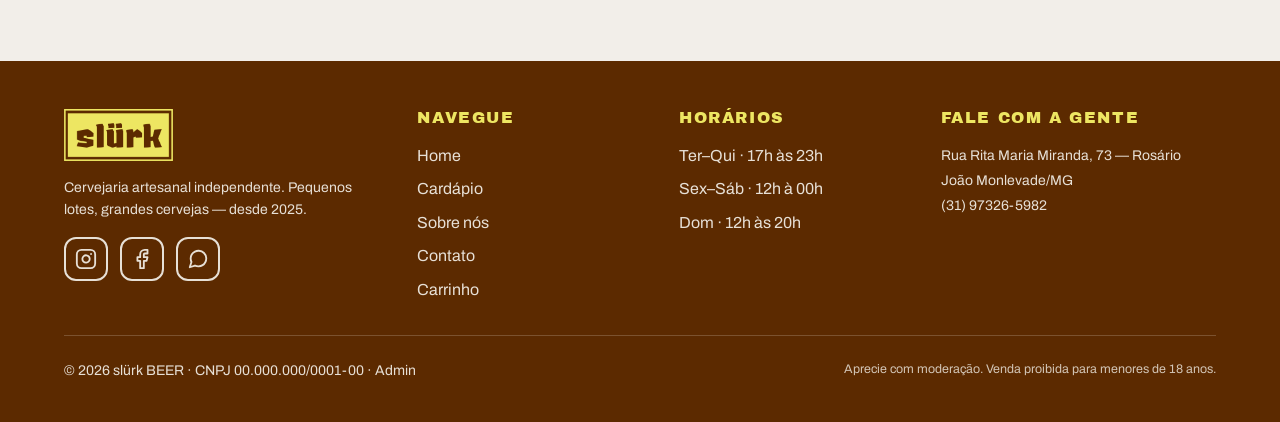
==== commit 92dfa17c: "Correct Slürk Mate: it is alcoholic The homepage testimonial claimed Slürk Mate was for non-drinkers" ====
--- a/index.html
+++ b/index.html
@@ -219,7 +219,7 @@
           </figure>
           <figure class="testimonial reveal">
             <p class="testimonial__stars" aria-label="5 de 5 estrelas">★★★★★</p>
-            <blockquote>“O Slürk Mate fez o maior sucesso com quem não bebe álcool. Refrescante demais — acabou primeiro que o chopp!”</blockquote>
+            <blockquote>“O Slürk Mate é diferente de tudo: geladinho, levemente doce e traiçoeiro de tão fácil de beber. Fez o maior sucesso na festa — acabou primeiro que o chopp!”</blockquote>
             <figcaption>Paula M. <span>Timóteo, MG</span></figcaption>
           </figure>
         </div>
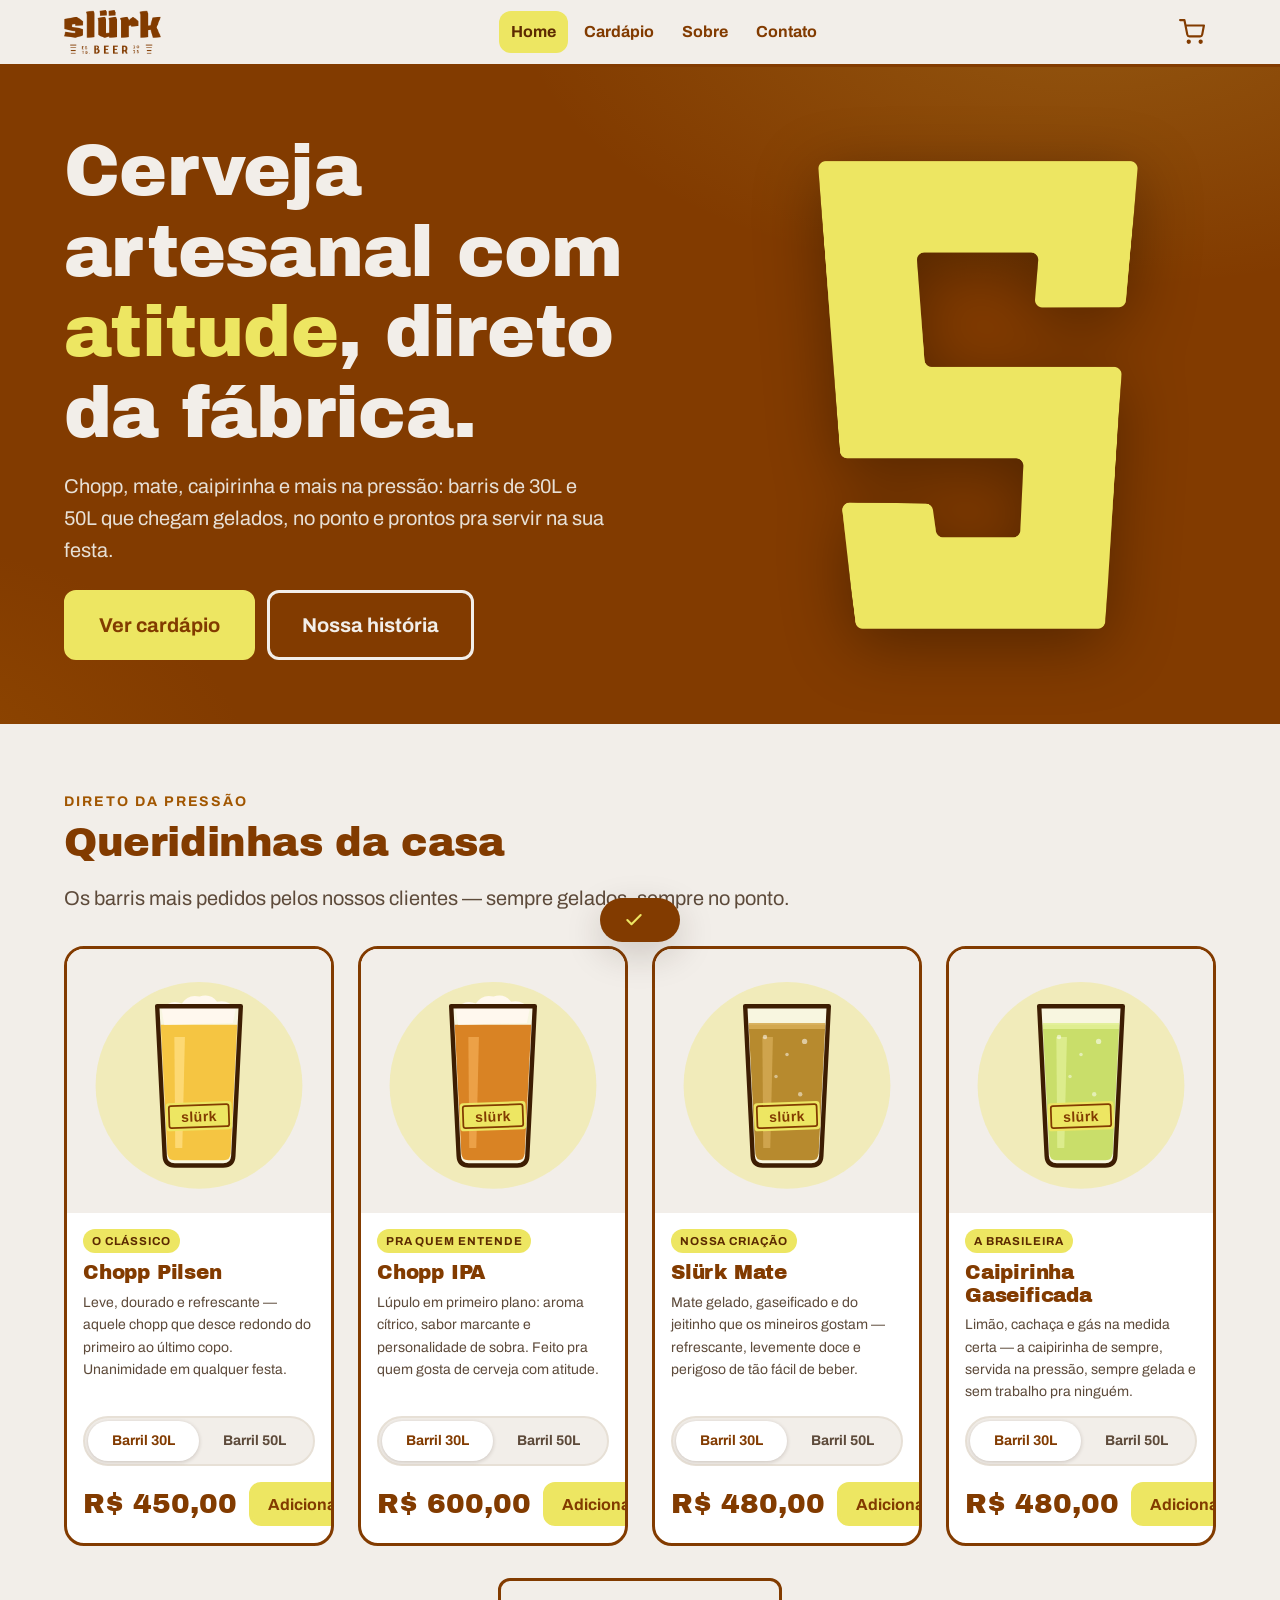
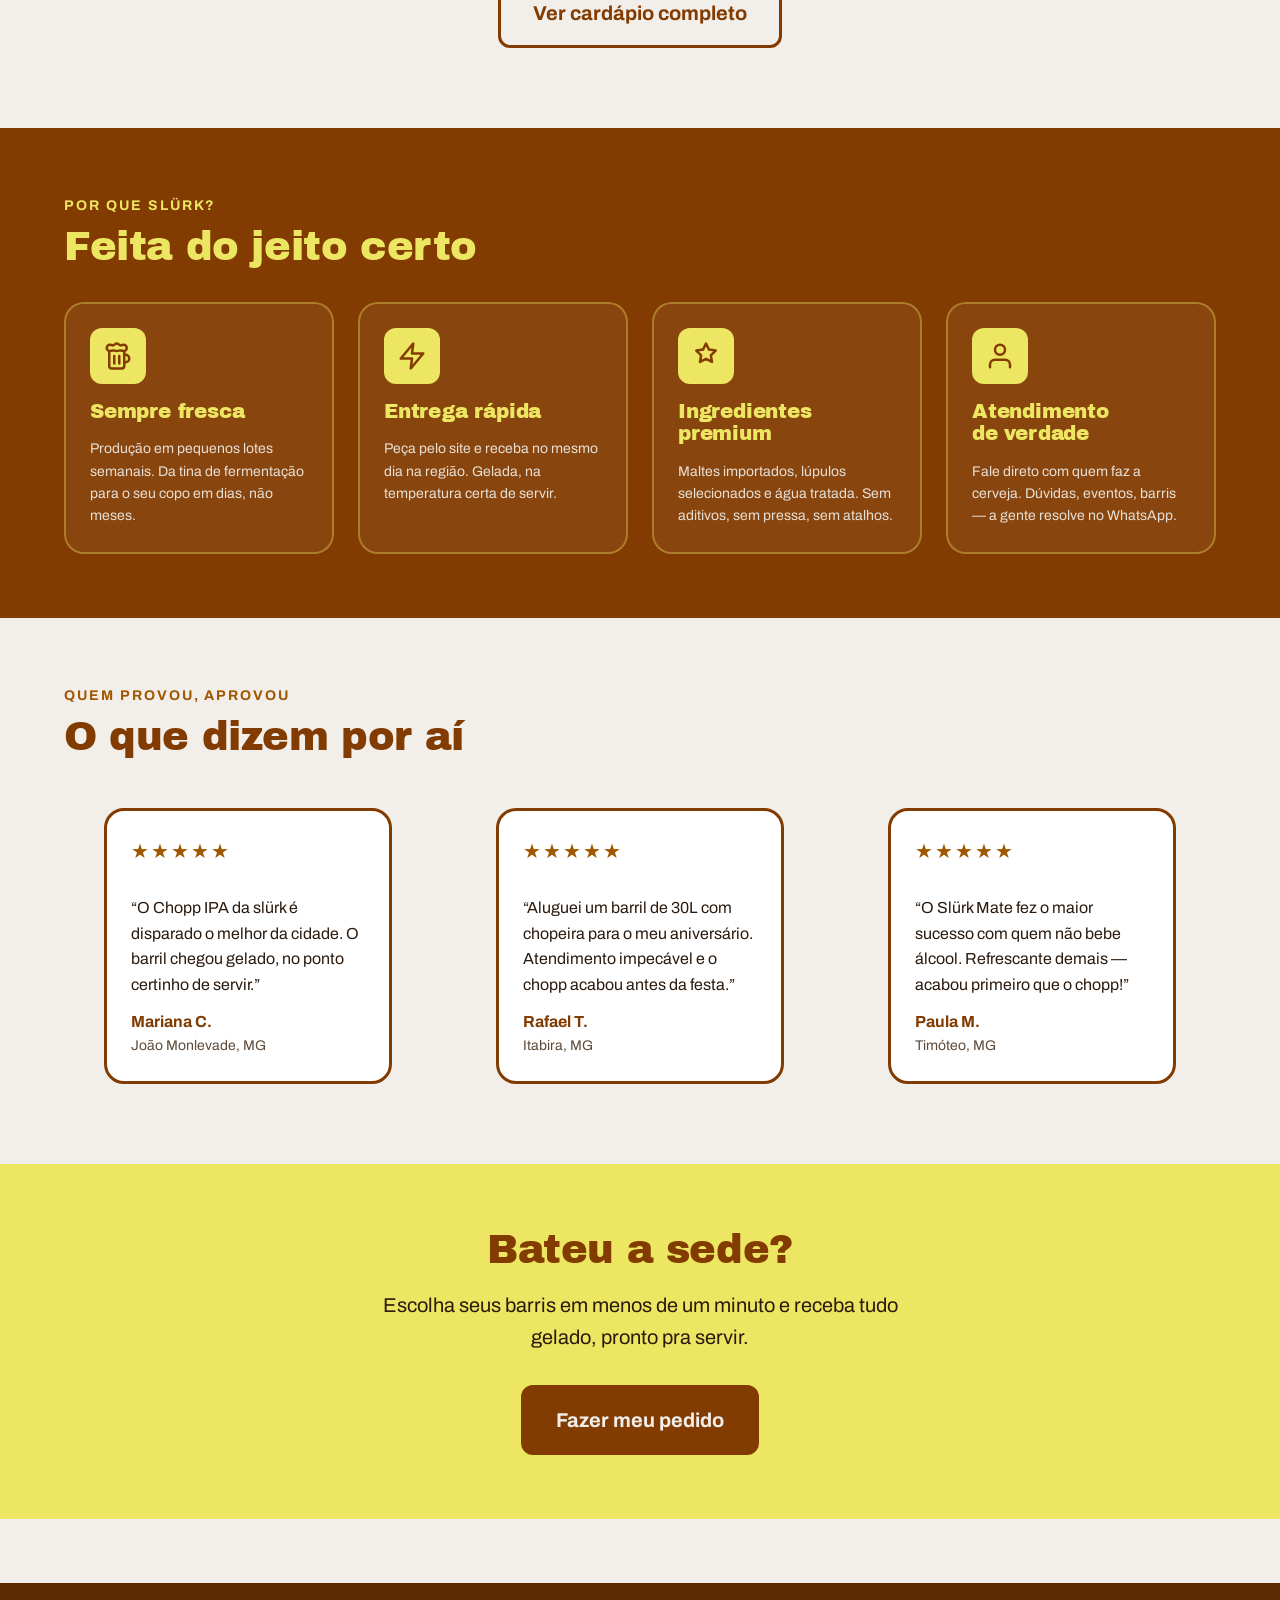
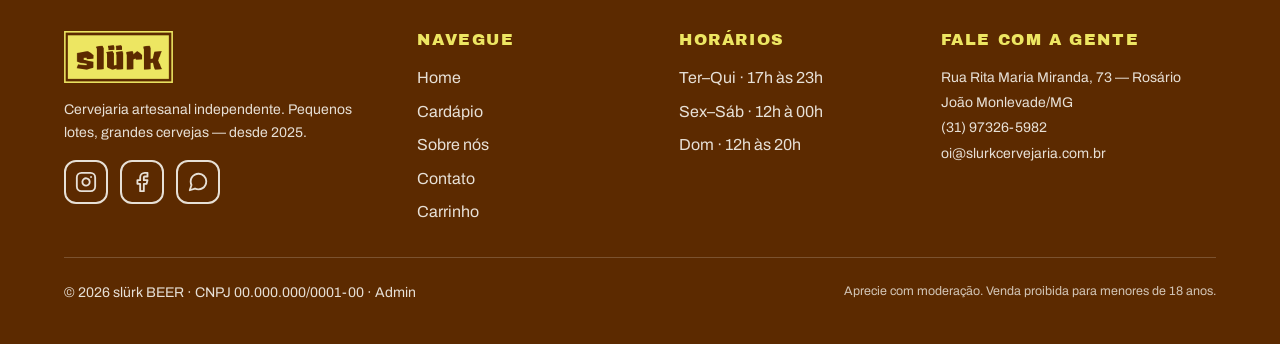
==== commit b6860a57: "Atualiza a página Sobre e padroniza "chope" para "chopp" Reescreve a seção Sobre com a nova narrativ" ====
--- a/index.html
+++ b/index.html
@@ -3,7 +3,7 @@
 <head>
   <meta charset="UTF-8">
   <meta name="viewport" content="width=device-width, initial-scale=1">
-  <title>slürk BEER — Cervejaria Artesanal | Chopes e Cervejas Direto da Fábrica</title>
+  <title>slürk BEER — Cervejaria Artesanal | Chopps e Cervejas Direto da Fábrica</title>
   <meta name="description" content="Chopeira slürk: chopp, mate, caipirinha e outras bebidas na pressão em barris de 30L e 50L. Cada barril sai gelado e pronto pra servir. Peça online. ESTD 2025.">
   <link rel="canonical" href="https://slurkbeer.com.br/">
 
@@ -214,12 +214,12 @@
           </figure>
           <figure class="testimonial reveal">
             <p class="testimonial__stars" aria-label="5 de 5 estrelas">★★★★★</p>
-            <blockquote>“Aluguei um barril de 30L com chopeira para o meu aniversário. Atendimento impecável e o chope acabou antes da festa.”</blockquote>
+            <blockquote>“Aluguei um barril de 30L com chopeira para o meu aniversário. Atendimento impecável e o chopp acabou antes da festa.”</blockquote>
             <figcaption>Rafael T. <span>Itabira, MG</span></figcaption>
           </figure>
           <figure class="testimonial reveal">
             <p class="testimonial__stars" aria-label="5 de 5 estrelas">★★★★★</p>
-            <blockquote>“O Slürk Mate é diferente de tudo: geladinho, levemente doce e traiçoeiro de tão fácil de beber. Fez o maior sucesso na festa — acabou primeiro que o chopp!”</blockquote>
+            <blockquote>“O Slürk Mate fez o maior sucesso com quem não bebe álcool. Refrescante demais — acabou primeiro que o chopp!”</blockquote>
             <figcaption>Paula M. <span>Timóteo, MG</span></figcaption>
           </figure>
         </div>
@@ -271,7 +271,8 @@
           <address>
             Rua Rita Maria Miranda, 73 — Rosário<br>
             João Monlevade/MG<br>
-            <a href="tel:+5531973265982">(31) 97326-5982</a>
+            <a href="tel:+5531973265982">(31) 97326-5982</a><br>
+            <a href="mailto:oi@slurkcervejaria.com.br">oi@slurkcervejaria.com.br</a>
           </address>
         </div>
       </div>
--- a/assets/css/main.css
+++ b/assets/css/main.css
@@ -513,14 +513,13 @@
 
 .product-card__footer {
   display: flex;
-  flex-wrap: wrap; /* preço largo + botão quebram linha em vez de cortar */
   align-items: center;
   justify-content: space-between;
-  gap: var(--space-2) var(--space-3);
+  gap: var(--space-3);
   margin-top: var(--space-2);
 }
-.product-card__price { font-family: var(--font-display); font-size: var(--text-xl); color: var(--brown); white-space: nowrap; }
-.product-card__footer .btn { padding: 0.55rem 1rem; min-height: 44px; flex: 1 1 auto; }
+.product-card__price { font-family: var(--font-display); font-size: var(--text-xl); color: var(--brown); }
+.product-card__footer .btn { padding: 0.55rem 1rem; min-height: 44px; }
 
 /* --------------------------------------------------------------------------
    9. Filtros do cardápio
@@ -860,6 +859,7 @@
 }
 .value-card h3 { font-size: var(--text-lg); }
 .value-card p { margin: 0; font-size: var(--text-sm); color: var(--ink-soft); }
+.value-card p + p { margin-top: var(--space-3); }
 
 .stat-strip {
   display: grid;
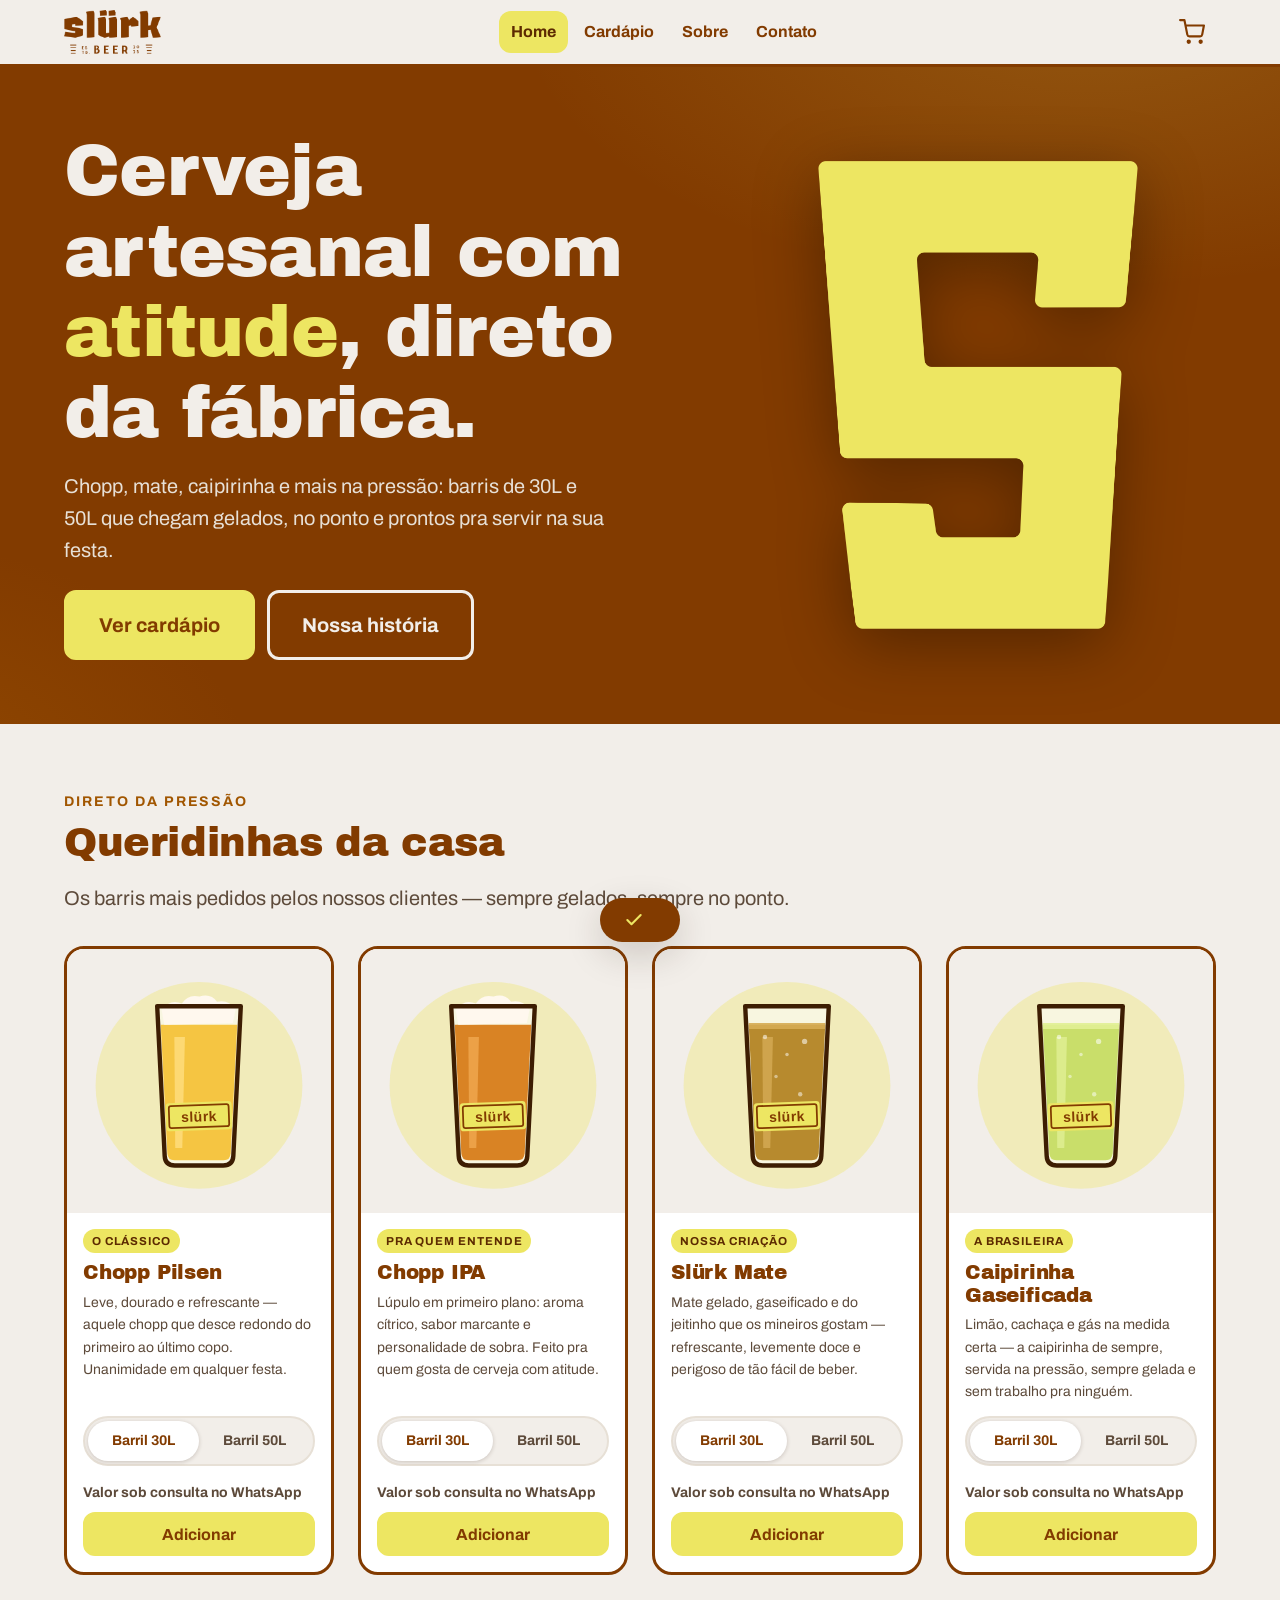
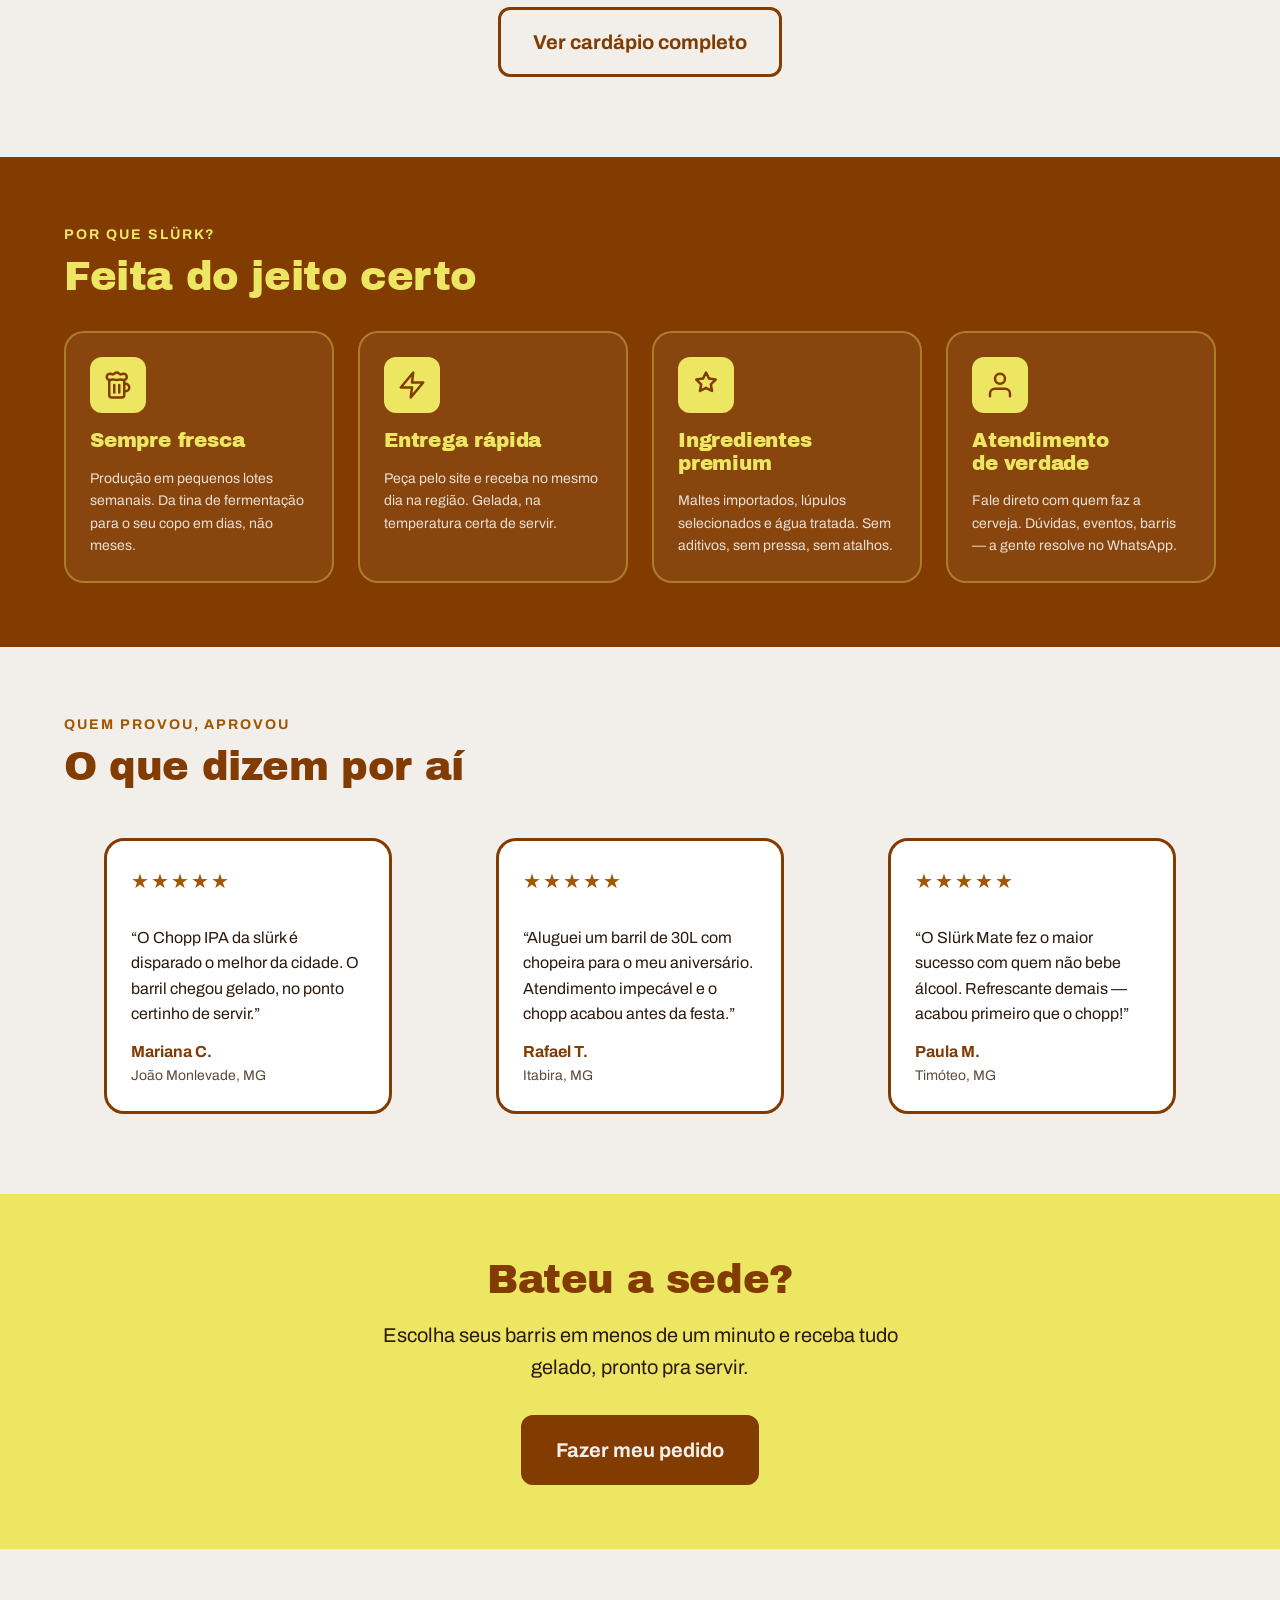
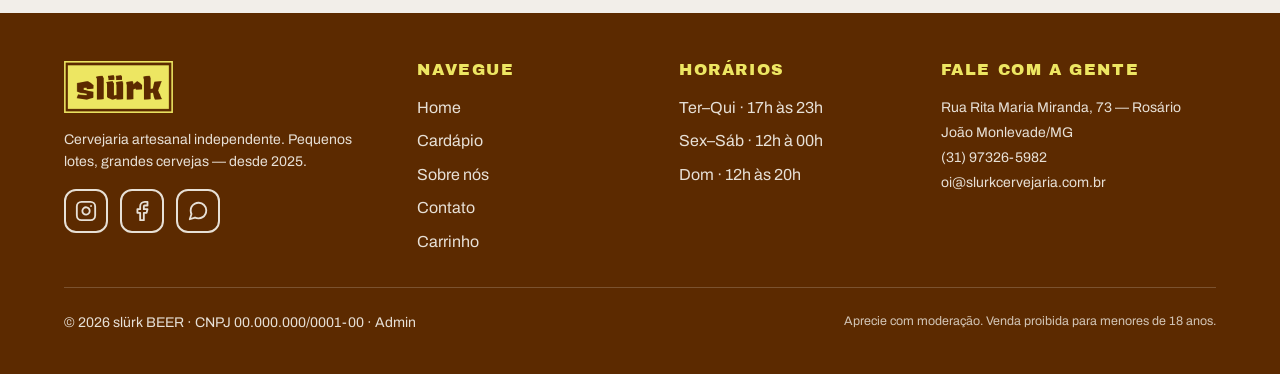
==== commit d8d6e417: "Substitui a exibição de preços por fechamento de pedido no WhatsApp O cliente monta o carrinho norma" ====
--- a/index.html
+++ b/index.html
@@ -4,7 +4,7 @@
   <meta charset="UTF-8">
   <meta name="viewport" content="width=device-width, initial-scale=1">
   <title>slürk BEER — Cervejaria Artesanal | Chopps e Cervejas Direto da Fábrica</title>
-  <meta name="description" content="Chopeira slürk: chopp, mate, caipirinha e outras bebidas na pressão em barris de 30L e 50L. Cada barril sai gelado e pronto pra servir. Peça online. ESTD 2025.">
+  <meta name="description" content="Chopeira slürk: chopp, mate, caipirinha e outras bebidas na pressão em barris de 30L e 50L. Cada barril sai gelado e pronto pra servir. Monte seu pedido e receba o orçamento no WhatsApp. ESTD 2025.">
   <link rel="canonical" href="https://slurkbeer.com.br/">
 
   <meta property="og:type" content="website">
--- a/assets/css/main.css
+++ b/assets/css/main.css
@@ -511,15 +511,22 @@
   box-shadow: 0 1px 4px rgba(43, 26, 14, 0.2);
 }
 
+/* Aviso de orçamento e CTA empilhados, ocupando a largura toda do card. */
 .product-card__footer {
   display: flex;
-  align-items: center;
-  justify-content: space-between;
-  gap: var(--space-3);
-  margin-top: var(--space-2);
-}
-.product-card__price { font-family: var(--font-display); font-size: var(--text-xl); color: var(--brown); }
-.product-card__footer .btn { padding: 0.55rem 1rem; min-height: 44px; }
+  flex-direction: column;
+  align-items: stretch;
+  gap: var(--space-2);
+  margin-top: auto;
+  padding-top: var(--space-2);
+}
+.product-card__quote {
+  margin: 0;
+  font-size: var(--text-sm);
+  font-weight: 700;
+  color: var(--ink-soft);
+}
+.product-card__footer .btn { width: 100%; padding: 0.55rem 1rem; min-height: 44px; }
 
 /* --------------------------------------------------------------------------
    9. Filtros do cardápio
@@ -697,7 +704,6 @@
   margin-top: var(--space-3);
   flex-wrap: wrap;
 }
-.cart-item__subtotal { font-family: var(--font-display); color: var(--brown); }
 
 .qty-stepper {
   display: inline-flex;
@@ -761,6 +767,14 @@
   color: var(--ink);
 }
 .summary-line--total strong { font-family: var(--font-display); color: var(--brown); font-size: var(--text-xl); }
+/* Explica ao cliente por que não há total: o valor vem no orçamento. */
+.summary-note {
+  border-top: 2px dashed var(--cream-dark);
+  margin: var(--space-2) 0 var(--space-4);
+  padding-top: var(--space-4);
+  font-size: var(--text-sm);
+  color: var(--ink-soft);
+}
 
 .cart-empty {
   text-align: center;
